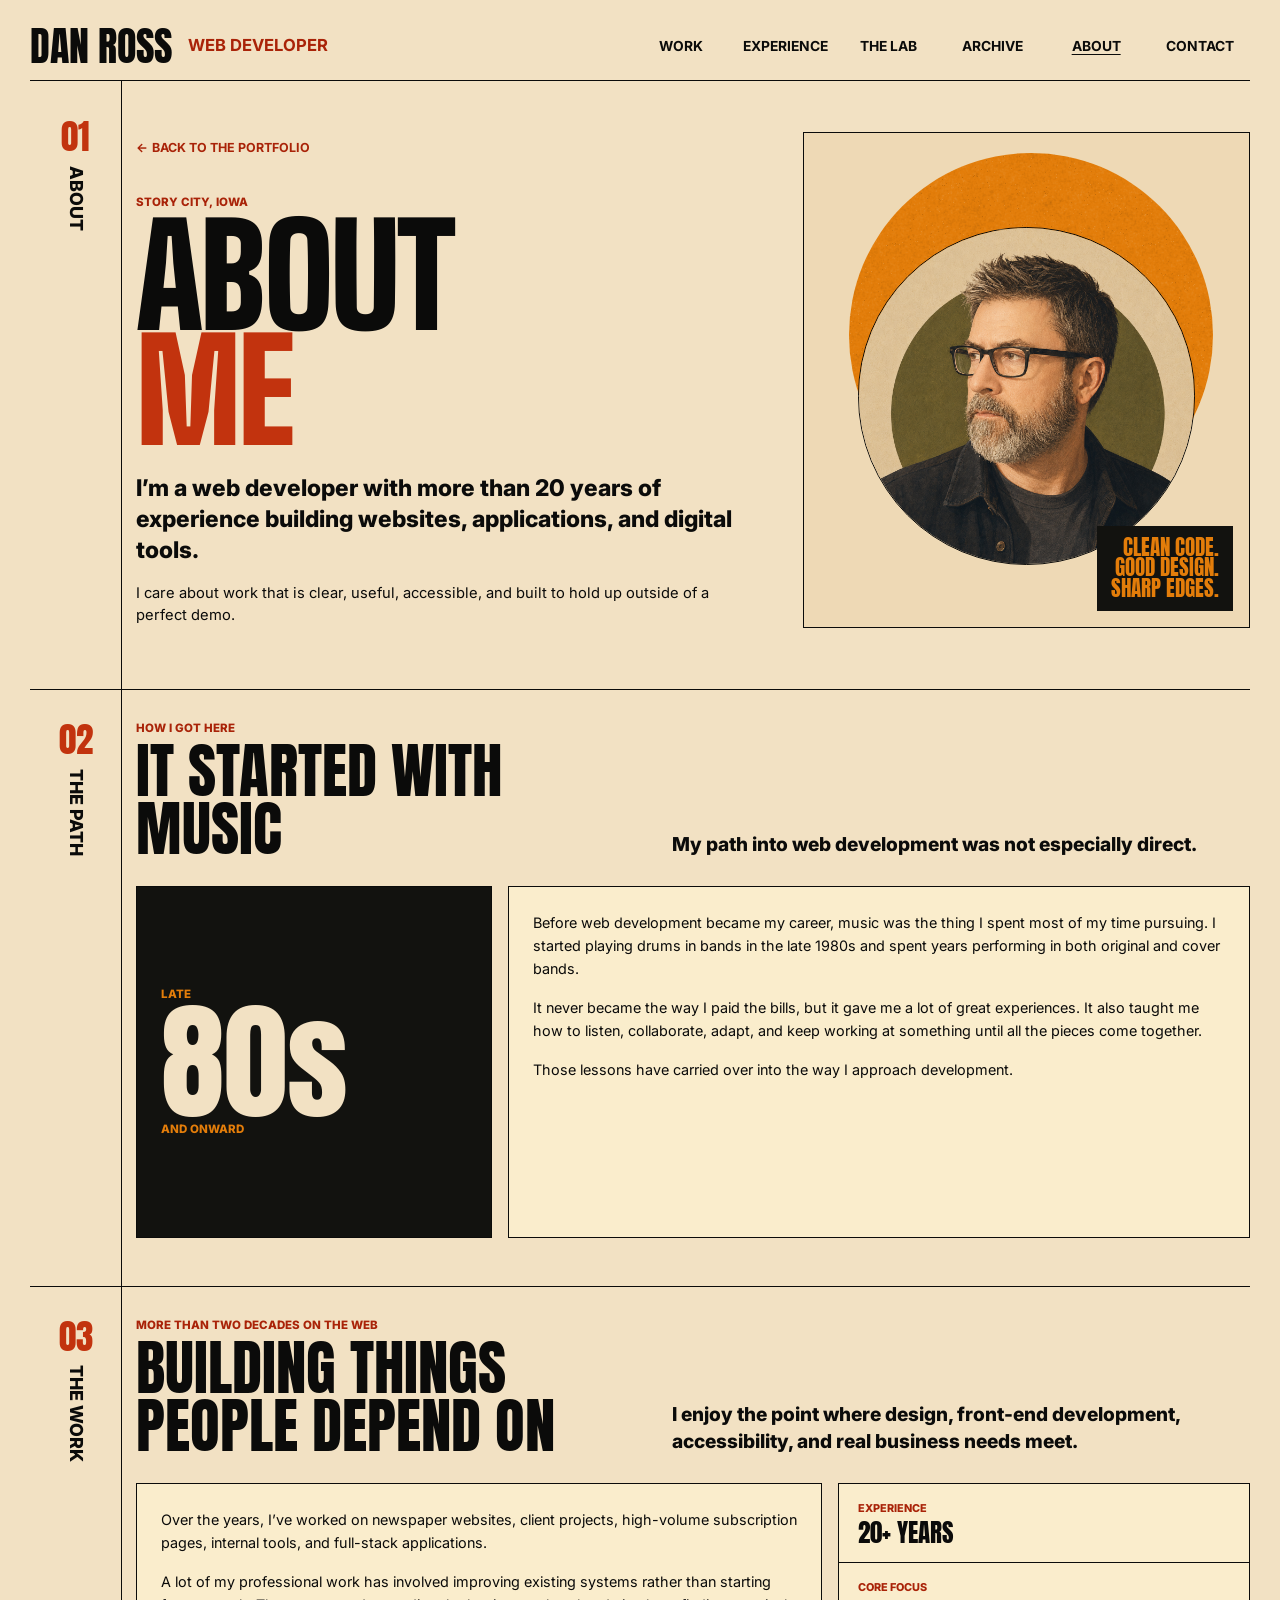
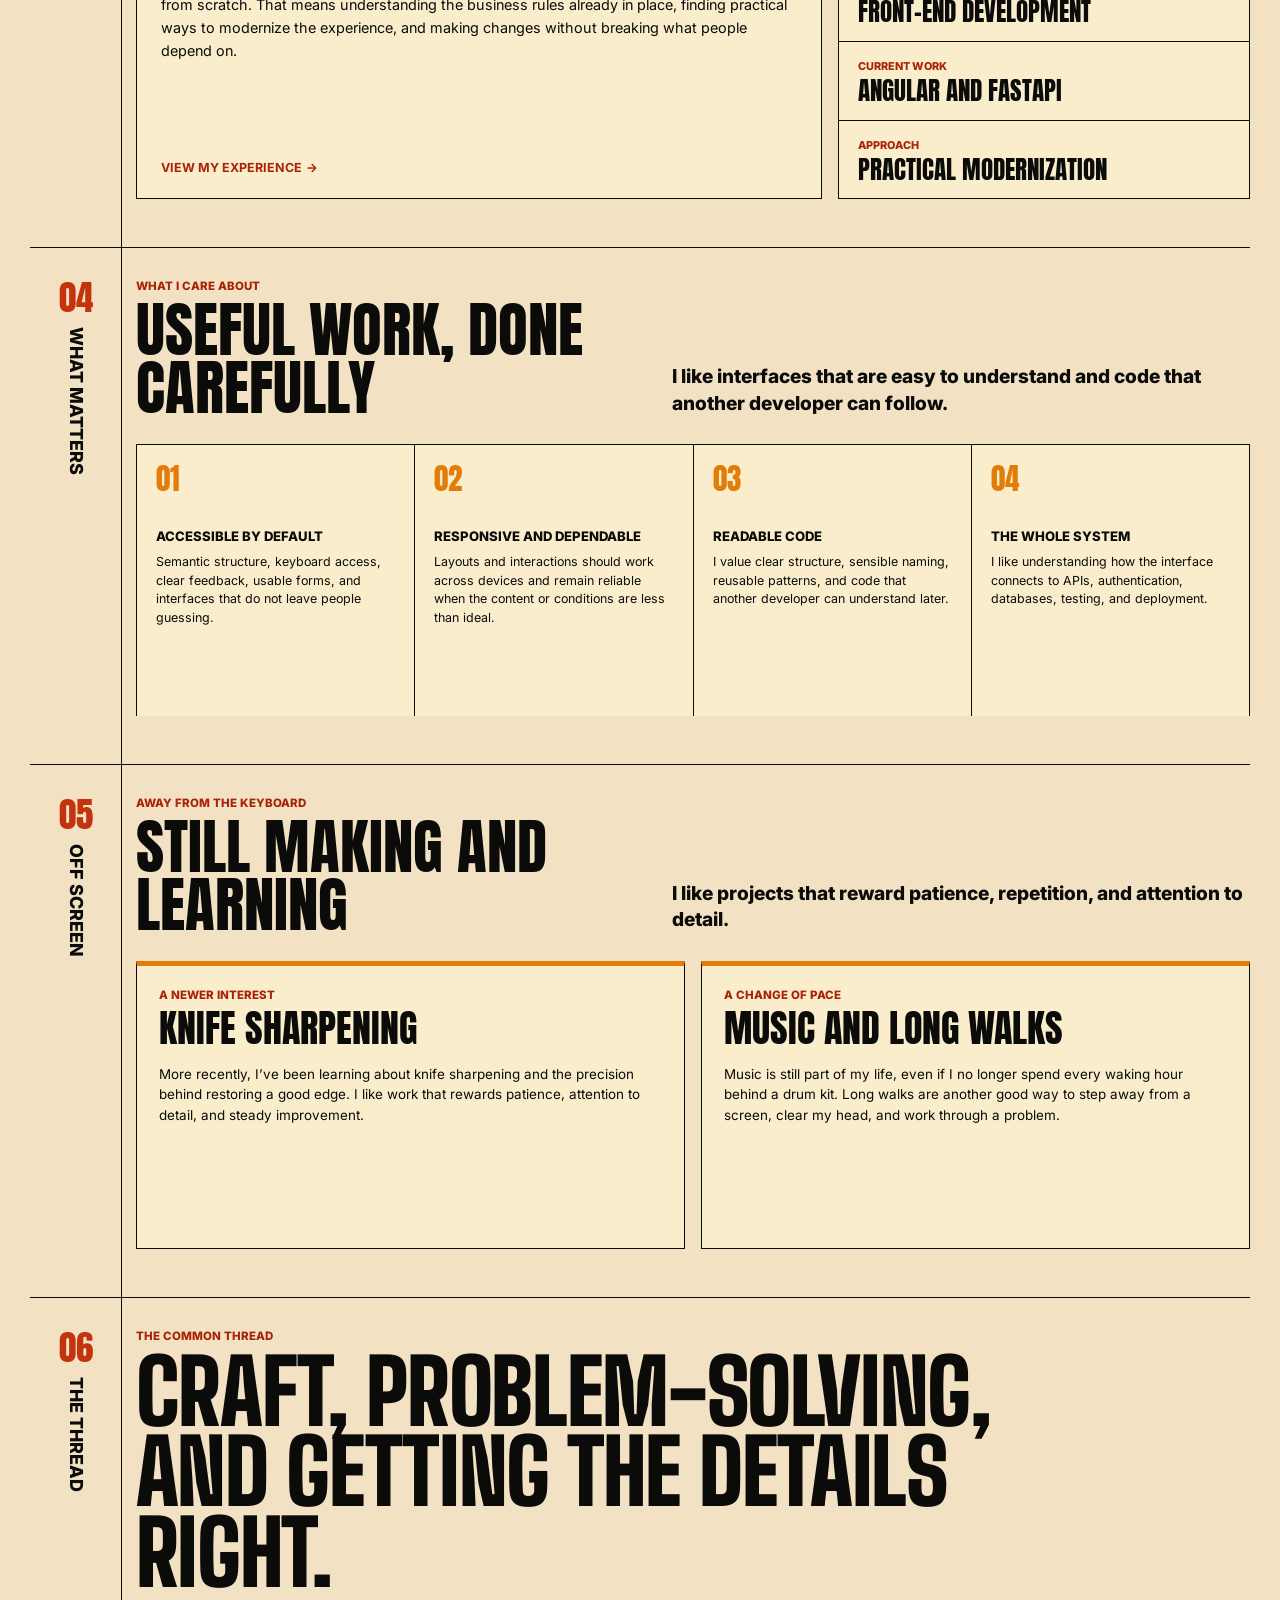
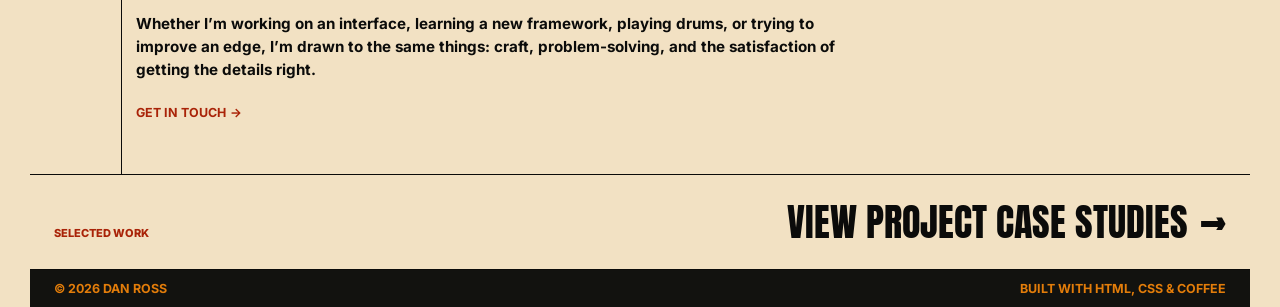
==== about.html @ 6a233521 "feat: add about, experience, and vault pages" ====
<!doctype html>
<html lang="en">
  <head>
    <meta charset="UTF-8" />
    <meta name="viewport" content="width=device-width, initial-scale=1.0" />
    <meta
      name="description"
      content="About Dan Ross, a web developer, longtime drummer, and hands-on problem solver based in Story City, Iowa"
    />
    <title>About | Dan Ross</title>

    <link rel="preconnect" href="https://fonts.googleapis.com" />
    <link rel="preconnect" href="https://fonts.gstatic.com" crossorigin />
    <link
      href="https://fonts.googleapis.com/css2?family=Anton&family=Big+Shoulders+Display:wght@900&family=Inter:wght@400;700;800&display=swap"
      rel="stylesheet"
    />

    <link rel="stylesheet" href="css/reset.css" />
    <link rel="stylesheet" href="css/base.css" />
    <link rel="stylesheet" href="css/layout.css" />
    <link rel="stylesheet" href="css/components.css" />
    <link rel="stylesheet" href="css/theme.css" />
    <link rel="stylesheet" href="css/about.css" />

    <script src="js/main.js" defer></script>
  </head>

  <body id="top" class="about-page">
    <a class="skip-link" href="#main-content">Skip to main content</a>

    <header class="site-header">
      <a class="site-name" href="index.html">Dan Ross</a>
      <p class="site-role">Web Developer</p>

      <button
        class="nav-toggle"
        type="button"
        aria-expanded="false"
        aria-controls="primary-navigation"
        aria-label="Open navigation"
      >
        <span class="nav-toggle-line" aria-hidden="true"></span>
        <span class="nav-toggle-line" aria-hidden="true"></span>
        <span class="nav-toggle-line" aria-hidden="true"></span>
      </button>

      <nav id="primary-navigation" aria-label="Primary navigation">
        <ul class="nav-list">
          <li><a href="index.html#work">Work</a></li>
          <li><a href="experience.html">Experience</a></li>
          <li><a href="index.html#lab">The Lab</a></li>
          <li><a href="vault.html">Archive</a></li>
          <li><a href="about.html" aria-current="page">About</a></li>
          <li><a href="index.html#contact">Contact</a></li>
        </ul>
      </nav>
    </header>

    <main id="main-content">
      <section class="about-hero" aria-labelledby="about-page-heading">
        <div class="section-marker" aria-hidden="true">
          <span class="section-marker-number">01</span>
          <span class="section-marker-label">About</span>
        </div>

        <div class="about-hero-content">
          <div class="about-hero-copy">
            <a class="action-link about-back-link" href="index.html#about">
              <span aria-hidden="true">←</span>
              Back to the portfolio
            </a>

            <p class="about-eyebrow">Story City, Iowa</p>

            <h1 id="about-page-heading">
              <span>About</span>
              <span>Me</span>
            </h1>

            <p class="about-hero-lead">
              I’m a web developer with more than 20 years of experience
              building websites, applications, and digital tools.
            </p>

            <p class="about-hero-summary">
              I care about work that is clear, useful, accessible, and built to
              hold up outside of a perfect demo.
            </p>
          </div>

          <div class="about-hero-visual">
            <div class="about-portrait-frame">
              <img
                src="assets/images/me.png"
                alt="Stylized portrait of Dan Ross"
                width="1536"
                height="1536"
              />
            </div>

            <p aria-hidden="true">
              Clean code.<br />
              Good design.<br />
              Sharp edges.
            </p>
          </div>
        </div>
      </section>

      <section class="about-story" aria-labelledby="story-heading">
        <div class="section-marker" aria-hidden="true">
          <span class="section-marker-number">02</span>
          <span class="section-marker-label">The Path</span>
        </div>

        <div class="about-section-content">
          <div class="about-section-heading">
            <div>
              <p class="about-eyebrow">How I got here</p>
              <h2 id="story-heading">It started with music</h2>
            </div>

            <p class="about-section-lead">
              My path into web development was not especially direct.
            </p>
          </div>

          <div class="about-story-grid">
            <div class="about-story-years" aria-hidden="true">
              <span>Late</span>
              <strong>80s</strong>
              <span>and onward</span>
            </div>

            <div class="about-story-copy">
              <p>
                Before web development became my career, music was the thing I
                spent most of my time pursuing. I started playing drums in
                bands in the late 1980s and spent years performing in both
                original and cover bands.
              </p>

              <p>
                It never became the way I paid the bills, but it gave me a lot
                of great experiences. It also taught me how to listen,
                collaborate, adapt, and keep working at something until all the
                pieces come together.
              </p>

              <p>
                Those lessons have carried over into the way I approach
                development.
              </p>
            </div>
          </div>
        </div>
      </section>

      <section class="about-work" aria-labelledby="work-heading">
        <div class="section-marker" aria-hidden="true">
          <span class="section-marker-number">03</span>
          <span class="section-marker-label">The Work</span>
        </div>

        <div class="about-section-content">
          <div class="about-section-heading">
            <div>
              <p class="about-eyebrow">More than two decades on the web</p>
              <h2 id="work-heading">Building things people depend on</h2>
            </div>

            <p class="about-section-lead">
              I enjoy the point where design, front-end development,
              accessibility, and real business needs meet.
            </p>
          </div>

          <div class="about-work-grid">
            <div class="about-work-copy">
              <p>
                Over the years, I’ve worked on newspaper websites, client
                projects, high-volume subscription pages, internal tools, and
                full-stack applications.
              </p>

              <p>
                A lot of my professional work has involved improving existing
                systems rather than starting from scratch. That means
                understanding the business rules already in place, finding
                practical ways to modernize the experience, and making changes
                without breaking what people depend on.
              </p>

              <a class="action-link" href="experience.html">
                View my experience
                <span aria-hidden="true">→</span>
              </a>
            </div>

            <dl class="about-work-facts">
              <div>
                <dt>Experience</dt>
                <dd>20+ years</dd>
              </div>
              <div>
                <dt>Core focus</dt>
                <dd>Front-end development</dd>
              </div>
              <div>
                <dt>Current work</dt>
                <dd>Angular and FastAPI</dd>
              </div>
              <div>
                <dt>Approach</dt>
                <dd>Practical modernization</dd>
              </div>
            </dl>
          </div>
        </div>
      </section>

      <section class="about-values" aria-labelledby="values-heading">
        <div class="section-marker" aria-hidden="true">
          <span class="section-marker-number">04</span>
          <span class="section-marker-label">What Matters</span>
        </div>

        <div class="about-section-content">
          <div class="about-section-heading">
            <div>
              <p class="about-eyebrow">What I care about</p>
              <h2 id="values-heading">Useful work, done carefully</h2>
            </div>

            <p class="about-section-lead">
              I like interfaces that are easy to understand and code that
              another developer can follow.
            </p>
          </div>

          <div class="about-values-grid">
            <article>
              <span aria-hidden="true">01</span>
              <h3>Accessible by default</h3>
              <p>
                Semantic structure, keyboard access, clear feedback, usable
                forms, and interfaces that do not leave people guessing.
              </p>
            </article>

            <article>
              <span aria-hidden="true">02</span>
              <h3>Responsive and dependable</h3>
              <p>
                Layouts and interactions should work across devices and remain
                reliable when the content or conditions are less than ideal.
              </p>
            </article>

            <article>
              <span aria-hidden="true">03</span>
              <h3>Readable code</h3>
              <p>
                I value clear structure, sensible naming, reusable patterns,
                and code that another developer can understand later.
              </p>
            </article>

            <article>
              <span aria-hidden="true">04</span>
              <h3>The whole system</h3>
              <p>
                I like understanding how the interface connects to APIs,
                authentication, databases, testing, and deployment.
              </p>
            </article>
          </div>
        </div>
      </section>

      <section class="about-offscreen" aria-labelledby="offscreen-heading">
        <div class="section-marker" aria-hidden="true">
          <span class="section-marker-number">05</span>
          <span class="section-marker-label">Off Screen</span>
        </div>

        <div class="about-section-content">
          <div class="about-section-heading">
            <div>
              <p class="about-eyebrow">Away from the keyboard</p>
              <h2 id="offscreen-heading">Still making and learning</h2>
            </div>

            <p class="about-section-lead">
              I like projects that reward patience, repetition, and attention
              to detail.
            </p>
          </div>

          <div class="about-offscreen-grid">
            <article>
              <p class="about-card-label">A newer interest</p>
              <h3>Knife sharpening</h3>
              <p>
                More recently, I’ve been learning about knife sharpening and
                the precision behind restoring a good edge. I like work that
                rewards patience, attention to detail, and steady improvement.
              </p>
            </article>

            <article>
              <p class="about-card-label">A change of pace</p>
              <h3>Music and long walks</h3>
              <p>
                Music is still part of my life, even if I no longer spend every
                waking hour behind a drum kit. Long walks are another good way
                to step away from a screen, clear my head, and work through a
                problem.
              </p>
            </article>
          </div>
        </div>
      </section>

      <section class="about-closing" aria-labelledby="closing-heading">
        <div class="section-marker" aria-hidden="true">
          <span class="section-marker-number">06</span>
          <span class="section-marker-label">The Thread</span>
        </div>

        <div class="about-closing-content">
          <p class="about-eyebrow">The common thread</p>

          <h2 id="closing-heading">
            Craft, problem-solving, and getting the details right.
          </h2>

          <p>
            Whether I’m working on an interface, learning a new framework,
            playing drums, or trying to improve an edge, I’m drawn to the same
            things: craft, problem-solving, and the satisfaction of getting the
            details right.
          </p>

          <a class="action-link" href="index.html#contact">
            Get in touch
            <span aria-hidden="true">→</span>
          </a>
        </div>
      </section>

      <div class="about-page-next">
        <p>Selected work</p>
        <a href="index.html#work">
          View project case studies
          <span aria-hidden="true">→</span>
        </a>
      </div>
    </main>

    <footer class="site-footer">
      <p>&copy; 2026 Dan Ross</p>
      <p>Built with HTML, CSS &amp; Coffee</p>
    </footer>

    <a class="back-to-top" href="#top" aria-label="Back to top">
      <span aria-hidden="true">↑</span>
    </a>
  </body>
</html>
---- css/base.css ----
body {
  background-color: var(--color-background);
  color: var(--color-text);
  font-family: var(--font-body);
  line-height: 1.5;
}

html {
  scroll-behavior: smooth;
}

/* Respect users who prefer reduced motion. */
@media (prefers-reduced-motion: reduce) {
  html {
    scroll-behavior: auto;
  }
}

h1,
h2,
h3 {
  line-height: 1.1;
}

a {
  color: inherit;
  text-underline-offset: 0.2em;
}

:focus-visible {
  outline: 0.2rem solid currentColor;
  outline-offset: 0.2rem;
}

.no-wrap {
  white-space: nowrap;
}
---- css/layout.css ----
.site-header {
  display: grid;
  grid-template-columns: auto auto 1fr;
  align-items: center;
  gap: 0.95rem;
  width: min(calc(100% - 3.8rem), 85.17rem);
  margin-inline: auto;
  padding-block: 1.55rem 0.82rem;
  border-bottom: 1px solid var(--color-text);
}

.site-header nav {
  justify-self: end;
}

.nav-list {
  display: flex;
  align-items: center;
  gap: 0.26rem;
  margin: 0;
  padding: 0;
  list-style: none;
}

.nav-list li {
  width: 6.22rem;
  text-align: center;
}

.hero {
  display: grid;
  grid-template-columns: 5.75rem minmax(0, 1fr);
  align-items: start;
  column-gap: 0.83rem;
  width: min(calc(100% - 3.8rem), 85.17rem);
  margin-inline: auto;
}

.hero-main {
  display: grid;
  grid-template-columns:
    minmax(0, 35.95rem)
    minmax(0, 41.81rem);
  align-items: start;
  column-gap: 0.83rem;
  padding: 2.87rem 0 2.4rem;
}

.projects-section {
  display: grid;
  grid-template-columns: 5.75rem minmax(0, 1fr);
  column-gap: 0.83rem;
  width: min(calc(100% - 3.8rem), 85.17rem);
  margin-inline: auto;
  border-top: 1px solid var(--color-text);
  border-bottom: 1px solid var(--color-text);
}

.projects-content {
  padding-block: 1.5rem;
}

.projects-heading-row {
  display: flex;
  align-items: baseline;
  justify-content: space-between;
  gap: 1rem;
}

.projects-grid {
  display: grid;
  grid-template-columns: repeat(3, minmax(0, 1fr));
  gap: 16px;
  margin-top: 16px;
}

.experience-lab-row {
  display: grid;
  grid-template-columns: minmax(0, 46fr) minmax(0, 54fr);
  width: min(calc(100% - 3.8rem), 85.17rem);
  margin-inline: auto;
  border-bottom: 1px solid var(--color-text);
}

.experience-section {
  display: grid;
  grid-template-columns: 5.75rem minmax(0, 1fr);
  column-gap: 0.83rem;
}

.experience-content {
  display: grid;
  grid-template-columns: minmax(0, 3fr) minmax(0, 2fr);
  column-gap: 2rem;
  padding: 2rem 1.5rem 2rem 0;
}

.experience-lab-row > .page-section + .page-section {
  border-left: 1px solid var(--color-text);
}

.lab-section {
  display: grid;
  grid-template-columns: 5.75rem minmax(0, 1fr);
  column-gap: 0.83rem;
}

.lab-content {
  padding: 2rem 1.5rem 2rem 0;
}

.lab-heading-row {
  display: flex;
  align-items: baseline;
  justify-content: space-between;
  gap: 1rem;
}

.lab-grid {
  display: grid;
  grid-template-columns: repeat(4, minmax(0, 1fr));
  margin: 1rem 0 0;
  padding: 0;
  list-style: none;
}

/* Vault, About, Contact, and footer */
.vault-about-row {
  display: grid;
  grid-template-columns: minmax(0, 46fr) minmax(0, 54fr);
  width: min(calc(100% - 3.8rem), 85.17rem);
  margin-inline: auto;
  border-bottom: 1px solid var(--color-text);
}

.vault-section,
.about-section {
  display: grid;
  grid-template-columns: 5.75rem minmax(0, 1fr);
  column-gap: 0.83rem;
}

.vault-about-row > .page-section + .page-section {
  border-left: 1px solid var(--color-text);
}

.vault-content {
  display: grid;
  grid-template-columns: minmax(0, 1fr) minmax(10rem, 40%);
  gap: 1.25rem;
  min-height: 16.93rem;
  padding: 1rem 0.75rem 1rem 0;
}

.about-content {
  display: grid;
  grid-template-columns: minmax(0, 1fr) minmax(10rem, 44%);
  align-items: center;
  gap: 1rem;
  min-height: 16.93rem;
  padding: 0.75rem 1rem 0.75rem 0;
}

.contact-section {
  width: min(calc(100% - 3.8rem), 85.17rem);
  margin-inline: auto;
  padding: 1rem 1.5rem 0;
}

.contact-grid {
  display: grid;
  grid-template-columns:
    minmax(0, 1.02fr)
    minmax(0, 1.44fr)
    minmax(0, 0.96fr)
    minmax(0, 0.58fr);
  align-items: start;
  min-height: 12.75rem;
}

.contact-cta {
  grid-column: 1;
  padding-top: 0.5rem;
}

.contact-arc {
  grid-column: 2;
}

.contact-details {
  grid-column: 3;
  padding: 0.5rem 1.5rem 0;
  border-left: 1px solid var(--color-text);
}

.contact-tagline {
  grid-column: 4;
  padding: 0.5rem 0 0 1.5rem;
  border-left: 1px solid var(--color-text);
}

.site-footer {
  display: flex;
  align-items: center;
  justify-content: space-between;
  gap: 1rem;
  width: min(calc(100% - 3.8rem), 85.17rem);
  margin-inline: auto;
  padding: 0.75rem 1.5rem;
}

/* Prevent the Experience content from becoming cramped on smaller desktops. */
@media (max-width: 64rem) {
  .experience-content {
    grid-template-columns: 1fr;
    gap: 1.5rem;
  }

  .lab-grid {
    grid-template-columns: repeat(2, minmax(0, 1fr));
  }

  .vault-content {
    grid-template-columns: 1fr;
  }
}

@media (max-width: 56rem) {
  .site-header {
    grid-template-columns: auto minmax(0, 1fr) auto;
    gap: 0.75rem;
    width: calc(100% - 2rem);
    padding-block: 1.25rem 0.9rem;
  }

  .hero {
    grid-template-columns: 1fr;
    row-gap: 2rem;
    width: calc(100% - 2rem);
    padding: 2rem 0 2.5rem;
  }

  .hero-main {
    grid-template-columns: 1fr;
    row-gap: 2rem;
    padding: 0;
  }

  .projects-section {
    grid-template-columns: 1fr;
    width: calc(100% - 2rem);
  }

  .projects-grid {
    grid-template-columns: 1fr;
  }

  .experience-lab-row {
    grid-template-columns: 1fr;
    width: calc(100% - 2rem);
  }

  .experience-section {
    grid-template-columns: 1fr;
  }

  .experience-content {
    grid-template-columns: 1fr;
    padding: 1.5rem 0 2rem;
  }

  .lab-section {
    grid-template-columns: 1fr;
  }

  .lab-content {
    padding: 1.5rem 0 2rem;
  }

  .lab-grid {
    grid-template-columns: repeat(2, minmax(0, 1fr));
  }

  .vault-about-row {
    grid-template-columns: 1fr;
    width: calc(100% - 2rem);
  }

  .vault-section,
  .about-section {
    grid-template-columns: 1fr;
  }

  .vault-content,
  .about-content {
    grid-template-columns: 1fr;
    gap: 1.5rem;
    min-height: 0;
    padding: 1.5rem 0 2rem;
  }

  .vault-about-row > .page-section + .page-section {
    border-top: 1px solid var(--color-text);
    border-left: 0;
  }

  .contact-section {
    width: calc(100% - 2rem);
    padding: 2rem 0 1.5rem;
  }

  .contact-grid {
    grid-template-columns: 1fr;
    align-items: start;
    gap: 1.75rem;
  }

  .contact-cta,
  .contact-arc,
  .contact-details,
  .contact-tagline {
    grid-column: 1;
  }

  .contact-details,
  .contact-tagline {
    padding-inline: 0;
    border-left: 0;
  }

  .site-footer {
    align-items: flex-start;
    flex-direction: column;
    width: calc(100% - 2rem);
  }

  .lab-card:nth-child(2n) {
    border-right: 1px solid var(--color-text);
  }

  .lab-card:nth-last-child(-n + 4) {
    border-bottom: 0;
  }

  .lab-card:nth-last-child(-n + 2) {
    border-bottom: 1px solid var(--color-text);
  }

  .experience-lab-row > .page-section + .page-section {
    border-top: 1px solid var(--color-text);
    border-left: 0;
  }

  .site-role {
    max-width: 8rem;
  }

  .site-header .nav-toggle {
    position: relative;
    z-index: 20;
    display: block;
    justify-self: end;
  }

  .site-header nav {
    position: fixed;
    inset-block: 0;
    right: 0;
    z-index: 10;
    width: min(22rem, 86vw);
    padding: 5.75rem 1.5rem 2rem;
    border-left: 1px solid var(--color-text);
    background-color: var(--color-background);
    transform: translateX(100%);
    transition:
      transform 200ms ease,
      visibility 0s linear 200ms;
    visibility: hidden;
    pointer-events: none;
  }

  .site-header nav.is-open {
    visibility: visible;
    pointer-events: auto;
    transform: translateX(0);
    transition-delay: 0s;
  }

  .nav-list {
    flex-direction: column;
    align-items: stretch;
    gap: 0.25rem;
    padding-block: 1rem 0.5rem;
  }

  .nav-list li {
    width: auto;
    text-align: left;
  }

  .nav-list a {
    padding-block: 0.4rem;
  }
}
---- css/components.css ----
.skip-link {
  position: fixed;
  top: 0.75rem;
  left: 0.75rem;
  z-index: 100;
  padding: 0.75rem 1rem;
  background-color: var(--color-text);
  color: var(--color-background);
  font-weight: 700;
  text-decoration: none;
  transform: translateY(calc(-100% - 1rem));
  transition: transform 150ms ease;
}

.skip-link:focus-visible {
  transform: translateY(0);
}

.site-name {
  font-family: var(--font-heading);
  font-size: 2.505rem;
  font-weight: 400;
  line-height: 1.05;
  text-decoration: none;
  text-transform: uppercase;
}

.site-role {
  color: var(--color-accent-text);
  font-size: 1.0365rem;
  font-weight: 700;
  line-height: 1.05;
  text-transform: uppercase;
}

.nav-list a {
  display: block;
  font-size: 0.864rem;
  font-weight: 700;
  line-height: 1.05;
  text-decoration: none;
  text-transform: uppercase;
}

.nav-list a:hover,
.nav-list a:focus-visible {
  text-decoration: underline;
}

.nav-toggle {
  display: none;
  width: 2.75rem;
  height: 2.75rem;
  padding: 0.5rem;
  border: 0;
  background: transparent;
  cursor: pointer;
}

.nav-toggle-line {
  display: block;
  width: 100%;
  height: 0.16rem;
  background-color: currentColor;
}
.nav-toggle-line + .nav-toggle-line {
  margin-top: 0.35rem;
}

.section-marker {
  align-self: stretch;
  display: flex;
  flex-direction: column;
  align-items: center;
  gap: 0.75rem;
  padding-top: 0.5rem;
  border-right: 1px solid var(--color-text);
}

.hero .section-marker {
  padding-top: 2.87rem;
}

.projects-section .section-marker {
  padding-top: 1.5rem;
}

.experience-section .section-marker,
.lab-section .section-marker {
  padding-top: 2rem;
}

.vault-section .section-marker,
.about-section .section-marker {
  padding-top: 1rem;
}

.section-marker-number {
  color: var(--color-accent);
  font-family: var(--font-heading);
  font-size: 2.16rem;
  line-height: 1;
}

.section-marker-label {
  font-size: 1.12rem;
  font-weight: 800;
  line-height: 1;
  text-transform: uppercase;
  writing-mode: vertical-rl;
}

.hero h1 {
  width: 35.94rem;
  font-family: var(--font-hero);
  font-size: clamp(5rem, 8.333vw, 7.5rem);
  font-weight: 900;
  line-height: 0.883;
  letter-spacing: -0.01em;
  text-transform: uppercase;
}

.hero h1 span {
  display: block;
}

.hero-heading-accent {
  margin-top: 1.25rem;
  color: var(--color-accent);
  line-height: 0.9;
}

.hero-description {
  max-width: 29.37rem;
  margin-top: 1.19rem;
  font-size: 1.123rem;
  font-weight: 700;
  line-height: 1.335;
}

.hero-link {
  display: inline-flex;
  align-items: center;
  gap: 0.5rem;
  margin-top: 1.5rem;
  color: var(--color-accent-text);
  font-size: 1.0365rem;
  font-weight: 700;
  line-height: 1.05;
  text-decoration: none;
  text-transform: uppercase;
}

.hero-link span {
  font-size: inherit;
}

.hero-link:hover,
.hero-link:focus-visible {
  text-decoration: underline;
}

.hero-visual {
  position: relative;
  width: 100%;
  aspect-ratio: 669 / 619;
  margin-top: -0.44rem;
  overflow: hidden;
  background-color: #eed9b5;
}

.hero-visual::before {
  position: absolute;
  top: 1%;
  left: 15%;
  width: 88%;
  aspect-ratio: 1;
  border-radius: 50%;
  background-color: var(--color-accent);
  background-image: url('../assets/textures/print-grain.png');
  background-repeat: repeat;
  background-size: 256px 256px;
  content: '';
}

.hero-image {
  position: absolute;
  right: -15px;
  bottom: 0;
  z-index: 1;
  display: block;
  width: 96%;
  height: 96%;
  object-fit: contain;
  object-position: right bottom;
}

.projects-heading-row h2,
.lab-content h2 {
  font-family: var(--font-heading);
  font-size: 1.555rem;
  font-weight: 400;
  line-height: 1.05;
  text-transform: uppercase;
}

.lab-status {
  color: var(--color-accent-text);
  font-size: 0.69rem;
  font-weight: 800;
  line-height: 1.05;
  text-transform: uppercase;
}

.lab-description {
  max-width: 44rem;
  margin-top: 0.55rem;
  font-size: 0.84rem;
  line-height: 1.45;
}

.projects-archive-link {
  display: inline-flex;
  align-items: center;
  gap: 0.4rem;
  color: var(--color-accent-text);
  font-size: 0.864rem;
  font-weight: 700;
  line-height: 1.05;
  text-decoration: none;
  text-transform: uppercase;
}

.projects-archive-link:hover,
.projects-archive-link:focus-visible {
  text-decoration: underline;
}

.project-card {
  overflow: hidden;
  background-color: var(--color-surface);
}

.project-card-visual {
  position: relative;
  display: grid;
  place-items: center;
  aspect-ratio: 378.67 / 229.42;
  background-color: var(--color-olive);
}

.project-card-visual::before {
  position: absolute;
  inset: 0;
  background-image: url('../assets/textures/print-grain.png');
  background-repeat: repeat;
  background-size: 256px 256px;
  content: '';
  pointer-events: none;
}

.project-laptop {
  display: block;
  width: 80%;
  height: auto;
}

.project-device {
  position: relative;
  z-index: 1;
  width: 80%;
}

.project-device .project-laptop {
  width: 100%;
}

.project-screen {
  position: absolute;
  top: 6.9%;
  left: 12.8%;
  width: 74.4%;
  height: 71.8%;
  object-fit: cover;
}

.project-card-visual--red {
  background-color: var(--color-accent);
}

.project-card-visual--orange {
  background-color: var(--color-orange);
}

.project-card-body {
  padding: 0.85rem 1rem 1rem;
}

.project-card-body h3 {
  font-family: var(--font-heading);
  font-size: 1.38rem;
  font-weight: 400;
  line-height: 1.05;
  text-transform: uppercase;
}

.project-card-body p {
  margin-top: 0.35rem;
  font-size: 0.864rem;
  line-height: 1.1;
}

.action-link {
  display: inline-flex;
  align-items: center;
  gap: 0.35em;
  color: var(--color-accent-text);
  font-size: 0.78rem;
  font-weight: 700;
  line-height: 1.05;
  text-decoration: none;
  text-transform: uppercase;
}

.project-card-cta {
  margin-top: 0.7rem;
}

.experience-summary {
  display: flex;
  flex-direction: column;
  padding-bottom: 1rem;
}

.experience-link {
  width: max-content;
  margin-top: auto;
}

.action-link:hover,
.action-link:focus-visible {
  text-decoration: underline;
}

.experience-intro {
  max-width: 19rem;
  font-family: var(--font-heading);
  font-size: clamp(2rem, 3vw, 2.68rem);
  line-height: 1;
  text-transform: uppercase;
}

.experience-description {
  max-width: 22.46rem;
  margin-top: 1.44rem;
  font-size: 0.864rem;
  line-height: 1.35;
}

.experience-list {
  margin: 0;
  padding: 0;
  list-style: none;
}

.experience-item {
  padding-block: 1rem;
  border-bottom: 1px solid var(--color-text);
}

.experience-item-heading h3 {
  color: var(--color-accent-text);
  font-size: 0.864rem;
  font-weight: 700;
  line-height: 1.05;
  text-transform: uppercase;
}

.experience-item-heading p {
  margin-top: 0.44rem;
  font-size: 0.78rem;
  line-height: 1.4;
}

.experience-dates {
  font-size: 0.78rem;
  line-height: 1.4;
  white-space: nowrap;
}

.lab-card {
  display: flex;
  flex-direction: column;
  align-items: center;
  justify-content: center;
  min-height: 8.03rem;
  padding: 1rem 0.7rem;
  background-color: var(--color-surface);
  border-top: 1px solid var(--color-text);
  border-left: 1px solid var(--color-text);
  text-align: center;
}

.lab-card-icon {
  display: grid;
  place-items: center;
  width: 3.75rem;
  height: 3.75rem;
  margin-bottom: 0.8rem;
  flex-shrink: 0;
}

.lab-card-icon svg {
  display: block;
  width: 100%;
  height: 100%;
}

.lab-card h3 {
  font-size: 0.78rem;
  font-weight: 700;
  line-height: 1.05;
  text-transform: uppercase;
}

.lab-card p {
  margin-top: 0.45rem;
  font-size: 0.69rem;
  font-weight: 700;
  line-height: 1.05;
  text-transform: uppercase;
}

.lab-card:nth-child(4n) {
  border-right: 1px solid var(--color-text);
}

.lab-card:nth-last-child(-n + 4) {
  border-bottom: 1px solid var(--color-text);
}

/* Vault and About */
.vault-copy,
.about-copy {
  display: flex;
  flex-direction: column;
  align-items: flex-start;
}

.vault-copy {
  padding-block: 0.75rem 1rem;
}

.vault-intro,
.about-intro {
  font-family: var(--font-heading);
  font-weight: 400;
  line-height: 1.05;
  text-transform: uppercase;
}

.vault-intro {
  font-size: clamp(2rem, 2.7vw, 2.42rem);
}

.about-intro {
  font-size: clamp(1.85rem, 2.4vw, 2.16rem);
}

.vault-link {
  margin-top: auto;
}

.about-description {
  max-width: 21.6rem;
  margin-top: 0.55rem;
  font-size: 0.78rem;
  line-height: 1.35;
}

.about-link {
  margin-top: 1.75rem;
}

.vault-media {
  position: relative;
  min-height: 13.13rem;
  overflow: hidden;
}

.vault-image {
  position: absolute;
  inset: 0;
  display: block;
  width: 100%;
  height: 100%;
  object-fit: contain;
  object-position: center;
}

.about-portrait {
  align-self: center;
  display: block;
  width: 100%;
  height: auto;
  aspect-ratio: 1 / 1;
  object-fit: cover;
  border-radius: 50%;
}

/* Contact and footer */
.contact-cta h2 {
  font-family: var(--font-heading);
  font-size: 2.9368rem;
  font-weight: 400;
  line-height: 1.043;
  text-transform: uppercase;
}

.contact-cta h2 span {
  display: block;
}

.contact-cta h2 span:last-child {
  color: var(--color-accent);
}

.contact-link {
  margin-top: 1rem;
}

.contact-arc {
  align-self: end;
  justify-self: center;
  display: block;
  width: 100%;
  height: 12.75rem;
  object-fit: contain;
  object-position: center bottom;
  margin: 0;
  transform: none;
}

.contact-details {
  font-style: normal;
}

.contact-details ul {
  margin: 0;
  padding: 0;
  list-style: none;
}

.contact-details li {
  display: grid;
  grid-template-columns: 0.7rem minmax(0, 1fr);
  align-items: center;
  gap: 0.65rem;
  font-size: 0.864rem;
  line-height: 1.2;
}

.contact-details li + li {
  margin-top: 0.75rem;
}

.contact-detail-mark {
  width: 0.55rem;
  height: 0.55rem;
  border: 2px solid var(--color-accent);
  border-radius: 50%;
}

.contact-details a {
  width: max-content;
  max-width: 100%;
  color: inherit;
  overflow-wrap: anywhere;
  text-decoration: none;
}

.contact-details a:hover,
.contact-details a:focus-visible {
  text-decoration: underline;
}

.contact-tagline {
  font-family: var(--font-heading);
  font-size: 1.64rem;
  line-height: 1;
  text-transform: uppercase;
}

.site-footer {
  position: relative;
  z-index: 1;
  background-color: var(--color-dark-surface);
  color: var(--color-orange);
  font-size: 0.78rem;
  font-weight: 700;
  line-height: 1.05;
  text-transform: uppercase;
}

.back-to-top {
  position: fixed;
  right: 1.5rem;
  bottom: 1.5rem;
  z-index: 10;
  display: grid;
  width: 3rem;
  height: 3rem;
  place-items: center;
  border: 1px solid var(--color-text);
  background-color: var(--color-surface);
  color: var(--color-text);
  font-size: 1.5rem;
  text-decoration: none;
  opacity: 0;
  visibility: hidden;
  transform: translateY(0.5rem);
  transition:
    opacity 180ms ease,
    transform 180ms ease,
    visibility 180ms ease;
  pointer-events: none;
}

.back-to-top.is-visible {
  opacity: 1;
  visibility: visible;
  transform: translateY(0);
  pointer-events: auto;
}

/* Update Lab borders when the grid changes from four to two columns. */
@media (max-width: 64rem) {
  .lab-card:nth-child(4n) {
    border-right: 0;
  }

  .lab-card:nth-child(2n) {
    border-right: 1px solid var(--color-text);
  }

  .lab-card:nth-last-child(-n + 4) {
    border-bottom: 0;
  }

  .lab-card:nth-last-child(-n + 2) {
    border-bottom: 1px solid var(--color-text);
  }
}

@media (max-width: 56rem) {
  .hero h1 {
    width: auto;
    font-size: clamp(3.25rem, 16vw, 5rem);
  }

  .section-marker {
    width: max-content;
    flex-direction: row;
    align-items: baseline;
    gap: 0.5rem;
    padding-top: 0.75rem;
    padding-bottom: 0.3rem;
    border-right: 0;
    border-bottom: 1px solid var(--color-accent);
  }

  .hero .section-marker {
    padding-top: 2.87rem;
  }

  .vault-section .section-marker,
  .about-section .section-marker {
    padding-top: 0.75rem;
  }

  .vault-copy,
  .about-copy {
    padding-block: 0;
  }

  .vault-link,
  .about-link {
    margin-top: 1.5rem;
  }

  .vault-media {
    min-height: 15rem;
  }

  .about-portrait-placeholder {
    justify-self: center;
    width: min(18rem, 100%);
  }

  .contact-cta h2 {
    font-size: clamp(2.5rem, 13vw, 3.8rem);
  }

  .contact-tagline {
    font-size: 2rem;
  }

  .contact-arc {
    height: auto;
  }

  .section-marker-number {
    font-size: 1.65rem;
  }

  .section-marker-label {
    font-size: 1rem;
    writing-mode: horizontal-tb;
  }
}
---- css/theme.css ----
:root {
  /* Core colors from the portfolio design */
  --color-background: #f2e1c3;
  --color-surface: #faedcc;
  --color-text: #0b0b0a;
  --color-dark-surface: #12120f;
  --color-accent: #c2330e;
  --color-accent-text: #a92308;
  --color-orange: #e37d0a;
  --color-olive: #474f1f;

  /* Typography */
  --font-heading: 'Anton', sans-serif;
  --font-hero: 'Big Shoulders Display', 'Arial Narrow', sans-serif;
  --font-body: 'Inter', system-ui, sans-serif;
}
---- css/about.css ----
.nav-list a[aria-current='page'] {
  text-decoration: underline;
}

.about-hero,
.about-story,
.about-work,
.about-values,
.about-offscreen,
.about-closing {
  display: grid;
  grid-template-columns: 5.75rem minmax(0, 1fr);
  column-gap: 0.83rem;
  width: min(calc(100% - 3.8rem), 85.17rem);
  margin-inline: auto;
  border-bottom: 1px solid var(--color-text);
}

.about-hero .section-marker {
  padding-top: 2.4rem;
}

.about-story .section-marker,
.about-work .section-marker,
.about-values .section-marker,
.about-offscreen .section-marker,
.about-closing .section-marker {
  padding-top: 2rem;
}

.about-hero-content {
  display: grid;
  grid-template-columns: minmax(0, 1.15fr) minmax(22rem, 0.85fr);
  gap: clamp(2rem, 5vw, 6rem);
  align-items: center;
  min-height: 38rem;
  padding: 2.4rem 0 3rem;
}

.about-back-link {
  margin-bottom: 2.6rem;
}

.about-eyebrow,
.about-card-label {
  color: var(--color-accent-text);
  font-size: 0.72rem;
  font-weight: 800;
  line-height: 1.15;
  text-transform: uppercase;
}

.about-hero h1 {
  margin-top: 0.55rem;
  font-family: var(--font-hero);
  font-size: clamp(6rem, 11vw, 10rem);
  font-weight: 900;
  line-height: 0.82;
  letter-spacing: -0.02em;
  text-transform: uppercase;
}

.about-hero h1 span {
  display: block;
}

.about-hero h1 span:last-child {
  color: var(--color-accent);
}

.about-hero-lead {
  max-width: 42rem;
  margin-top: 1.5rem;
  font-size: clamp(1.15rem, 1.8vw, 1.6rem);
  font-weight: 800;
  line-height: 1.35;
}

.about-hero-summary {
  max-width: 39rem;
  margin-top: 1rem;
  font-size: 0.92rem;
  line-height: 1.5;
}

.about-hero-visual {
  position: relative;
  display: grid;
  place-items: center;
  min-height: 31rem;
  overflow: hidden;
  background-color: #eed9b5;
  border: 1px solid var(--color-text);
}

.about-hero-visual::before {
  position: absolute;
  top: 4%;
  left: 10%;
  width: 82%;
  aspect-ratio: 1;
  border-radius: 50%;
  background-color: var(--color-orange);
  background-image: url('../assets/textures/print-grain.png');
  background-repeat: repeat;
  background-size: 256px 256px;
  content: '';
}

.about-portrait-frame {
  position: relative;
  z-index: 1;
  width: min(76%, 23rem);
  margin-top: 2rem;
}

.about-portrait-frame img {
  display: block;
  width: 100%;
  height: auto;
  aspect-ratio: 1;
  object-fit: cover;
  border: 1px solid var(--color-text);
  border-radius: 50%;
}

.about-hero-visual > p {
  position: absolute;
  right: 1rem;
  bottom: 1rem;
  z-index: 2;
  padding: 0.7rem 0.85rem;
  background-color: var(--color-dark-surface);
  color: var(--color-orange);
  font-family: var(--font-heading);
  font-size: 1.3rem;
  line-height: 1;
  text-align: right;
  text-transform: uppercase;
}

.about-section-content {
  padding: 2rem 0 3rem;
}

.about-section-heading {
  display: grid;
  grid-template-columns: minmax(0, 0.9fr) minmax(18rem, 1.1fr);
  gap: clamp(2rem, 5vw, 6rem);
  align-items: end;
  padding-bottom: 1.75rem;
}

.about-section-heading h2 {
  margin-top: 0.45rem;
  font-family: var(--font-heading);
  font-size: clamp(2.5rem, 4.8vw, 4.6rem);
  font-weight: 400;
  line-height: 0.94;
  text-transform: uppercase;
}

.about-section-lead {
  max-width: 41rem;
  font-size: clamp(1rem, 1.5vw, 1.35rem);
  font-weight: 800;
  line-height: 1.4;
}

.about-story-grid {
  display: grid;
  grid-template-columns: minmax(14rem, 0.65fr) minmax(0, 1.35fr);
  gap: 1rem;
}

.about-story-years {
  display: flex;
  flex-direction: column;
  justify-content: center;
  min-height: 22rem;
  padding: 1.5rem;
  background-color: var(--color-dark-surface);
  color: var(--color-background);
  border: 1px solid var(--color-text);
}

.about-story-years span {
  color: var(--color-orange);
  font-size: 0.72rem;
  font-weight: 800;
  text-transform: uppercase;
}

.about-story-years strong {
  margin-block: 0.25rem;
  font-family: var(--font-heading);
  font-size: clamp(5.5rem, 10vw, 9rem);
  font-weight: 400;
  line-height: 0.86;
}

.about-story-copy,
.about-work-copy {
  padding: 1.5rem;
  background-color: var(--color-surface);
  border: 1px solid var(--color-text);
}

.about-story-copy p,
.about-work-copy p {
  font-size: 0.9rem;
  line-height: 1.6;
}

.about-story-copy p + p,
.about-work-copy p + p {
  margin-top: 1rem;
}

.about-work-grid {
  display: grid;
  grid-template-columns: minmax(0, 1.25fr) minmax(18rem, 0.75fr);
  gap: 1rem;
}

.about-work-copy {
  display: flex;
  flex-direction: column;
}

.about-work-copy .action-link {
  margin-top: auto;
  padding-top: 1.5rem;
}

.about-work-facts {
  margin: 0;
  background-color: var(--color-surface);
  border: 1px solid var(--color-text);
}

.about-work-facts div {
  padding: 1rem 1.2rem;
}

.about-work-facts div + div {
  border-top: 1px solid var(--color-text);
}

.about-work-facts dt {
  color: var(--color-accent-text);
  font-size: 0.68rem;
  font-weight: 800;
  text-transform: uppercase;
}

.about-work-facts dd {
  margin: 0.3rem 0 0;
  font-family: var(--font-heading);
  font-size: 1.55rem;
  line-height: 1;
  text-transform: uppercase;
}

.about-values-grid {
  display: grid;
  grid-template-columns: repeat(4, minmax(0, 1fr));
}

.about-values-grid article {
  min-height: 17rem;
  padding: 1.2rem;
  background-color: var(--color-surface);
  border-top: 1px solid var(--color-text);
  border-left: 1px solid var(--color-text);
}

.about-values-grid article:last-child {
  border-right: 1px solid var(--color-text);
}

.about-values-grid > article > span {
  color: var(--color-orange);
  font-family: var(--font-heading);
  font-size: 1.8rem;
  line-height: 1;
}

.about-values-grid h3 {
  margin-top: 2rem;
  font-size: 0.82rem;
  font-weight: 800;
  line-height: 1.2;
  text-transform: uppercase;
}

.about-values-grid p {
  margin-top: 0.55rem;
  font-size: 0.78rem;
  line-height: 1.48;
}

.about-offscreen-grid {
  display: grid;
  grid-template-columns: repeat(2, minmax(0, 1fr));
  gap: 1rem;
}

.about-offscreen-grid article {
  min-height: 18rem;
  padding: 1.4rem;
  background-color: var(--color-surface);
  border-top: 0.35rem solid var(--color-orange);
  border-right: 1px solid var(--color-text);
  border-bottom: 1px solid var(--color-text);
  border-left: 1px solid var(--color-text);
}

.about-offscreen-grid h3 {
  margin-top: 0.45rem;
  font-family: var(--font-heading);
  font-size: clamp(1.8rem, 3vw, 2.7rem);
  font-weight: 400;
  line-height: 1;
  text-transform: uppercase;
}

.about-offscreen-grid p:last-child {
  margin-top: 1rem;
  font-size: 0.84rem;
  line-height: 1.55;
}

.about-closing-content {
  max-width: 66rem;
  padding: 2rem 0 3.2rem;
}

.about-closing-content h2 {
  max-width: 62rem;
  margin-top: 0.5rem;
  font-family: var(--font-hero);
  font-size: clamp(3.6rem, 7vw, 6.7rem);
  font-weight: 900;
  line-height: 0.9;
  letter-spacing: -0.015em;
  text-transform: uppercase;
}

.about-closing-content > p:not(.about-eyebrow) {
  max-width: 46rem;
  margin-top: 1.25rem;
  font-size: 0.95rem;
  font-weight: 700;
  line-height: 1.5;
}

.about-closing-content .action-link {
  margin-top: 1.5rem;
}

.about-page-next {
  display: flex;
  align-items: flex-end;
  justify-content: space-between;
  gap: 2rem;
  width: min(calc(100% - 3.8rem), 85.17rem);
  margin-inline: auto;
  padding: 1.75rem 1.5rem;
  border-bottom: 1px solid var(--color-text);
}

.about-page-next p {
  color: var(--color-accent-text);
  font-size: 0.69rem;
  font-weight: 800;
  text-transform: uppercase;
}

.about-page-next a {
  display: inline-flex;
  align-items: center;
  gap: 0.75rem;
  font-family: var(--font-heading);
  font-size: clamp(1.5rem, 3vw, 2.6rem);
  line-height: 1;
  text-align: right;
  text-decoration: none;
  text-transform: uppercase;
}

.about-page-next a:hover,
.about-page-next a:focus-visible {
  text-decoration: underline;
}

@media (max-width: 64rem) {
  .about-hero-content {
    grid-template-columns: minmax(0, 1fr) minmax(18rem, 0.7fr);
  }

  .about-section-heading {
    grid-template-columns: 1fr;
    gap: 1rem;
  }

  .about-values-grid {
    grid-template-columns: repeat(2, minmax(0, 1fr));
  }

  .about-values-grid article:nth-child(2) {
    border-right: 1px solid var(--color-text);
  }

  .about-values-grid article:nth-child(n + 3) {
    border-top: 0;
  }
}

@media (max-width: 56rem) {
  .about-hero,
  .about-story,
  .about-work,
  .about-values,
  .about-offscreen,
  .about-closing {
    grid-template-columns: 1fr;
    width: calc(100% - 2rem);
  }

  .about-hero .section-marker,
  .about-story .section-marker,
  .about-work .section-marker,
  .about-values .section-marker,
  .about-offscreen .section-marker,
  .about-closing .section-marker {
    flex-direction: row;
    justify-content: flex-start;
    gap: 0.65rem;
    width: max-content;
    padding: 0.75rem 0 0.3rem;
    border-right: 0;
    border-bottom: 1px solid var(--color-accent);
  }

  .about-hero .section-marker-label,
  .about-story .section-marker-label,
  .about-work .section-marker-label,
  .about-values .section-marker-label,
  .about-offscreen .section-marker-label,
  .about-closing .section-marker-label {
    writing-mode: horizontal-tb;
  }

  .about-hero-content {
    grid-template-columns: 1fr;
    min-height: 0;
    padding: 1rem 0 2.5rem;
  }

  .about-hero-visual {
    min-height: 27rem;
  }

  .about-section-content,
  .about-closing-content {
    padding: 1rem 0 2.5rem;
  }

  .about-story-grid,
  .about-work-grid,
  .about-offscreen-grid,
  .about-values-grid {
    grid-template-columns: 1fr;
  }

  .about-story-years,
  .about-offscreen-grid article,
  .about-values-grid article {
    min-height: 0;
  }

  .about-values-grid article,
  .about-values-grid article:nth-child(2),
  .about-values-grid article:nth-child(n + 3) {
    border-top: 0;
    border-right: 1px solid var(--color-text);
  }

  .about-values-grid article:first-child {
    border-top: 1px solid var(--color-text);
  }

  .about-values-grid h3 {
    margin-top: 0.85rem;
  }

  .about-page-next {
    align-items: flex-start;
    flex-direction: column;
    width: calc(100% - 2rem);
    padding-inline: 0;
  }

  .about-page-next a {
    text-align: left;
  }
}

@media (max-width: 36rem) {
  .about-hero h1 {
    font-size: clamp(5rem, 25vw, 7rem);
  }

  .about-hero-visual {
    min-height: 23rem;
  }

  .about-hero-visual > p {
    font-size: 1.05rem;
  }

  .about-story-years strong {
    font-size: 5.5rem;
  }
}
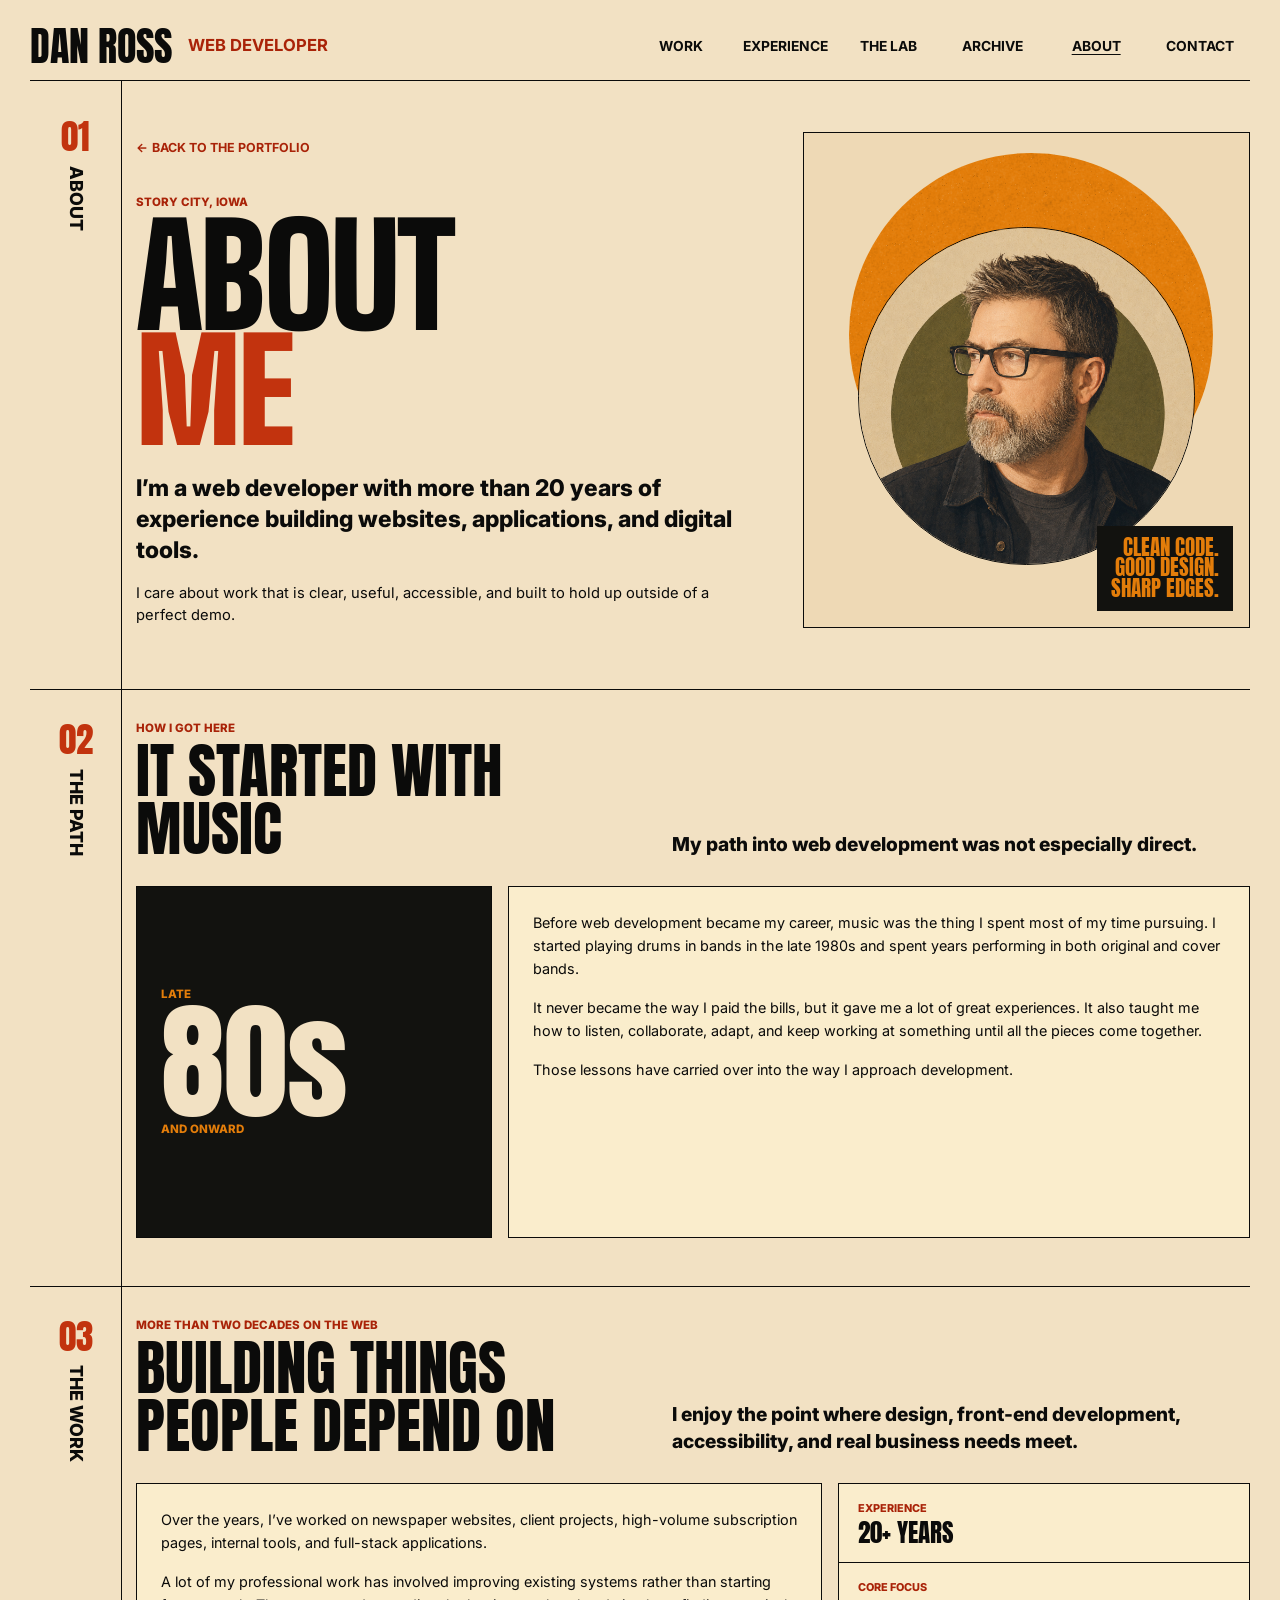
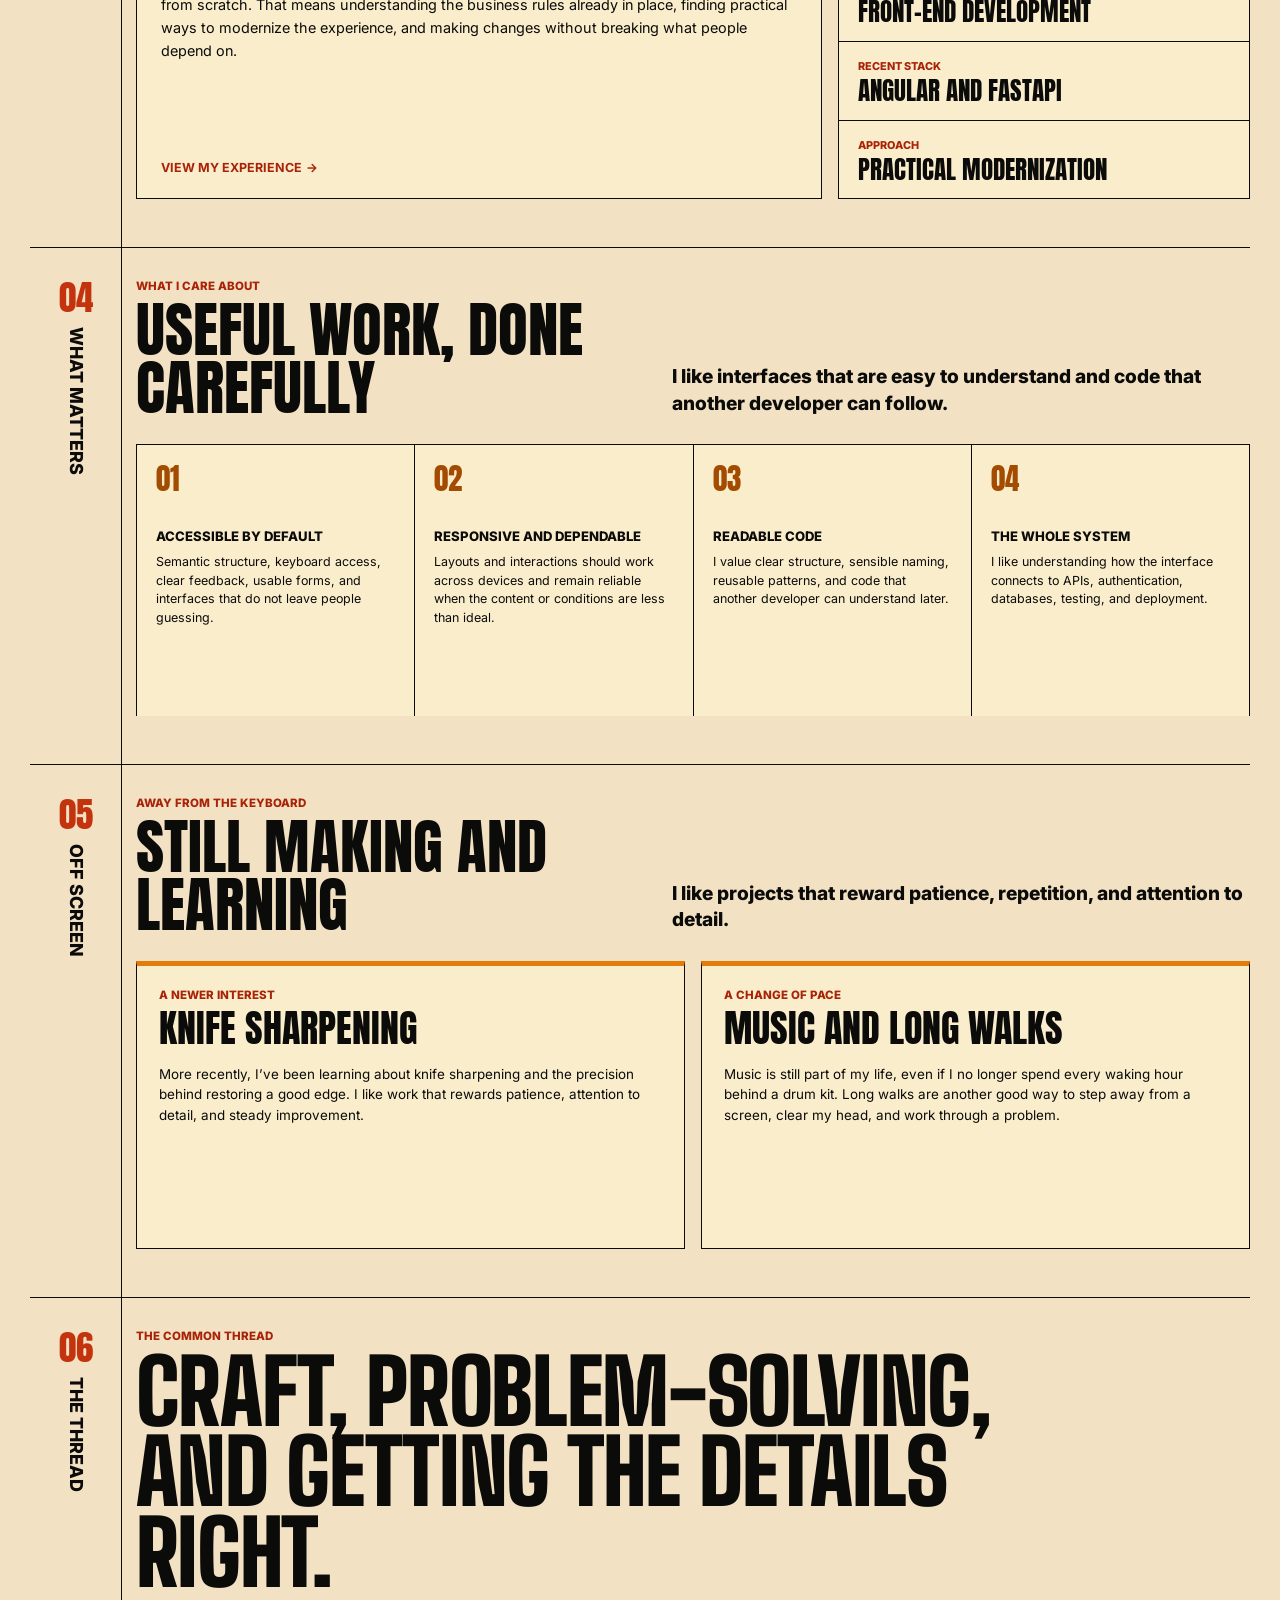
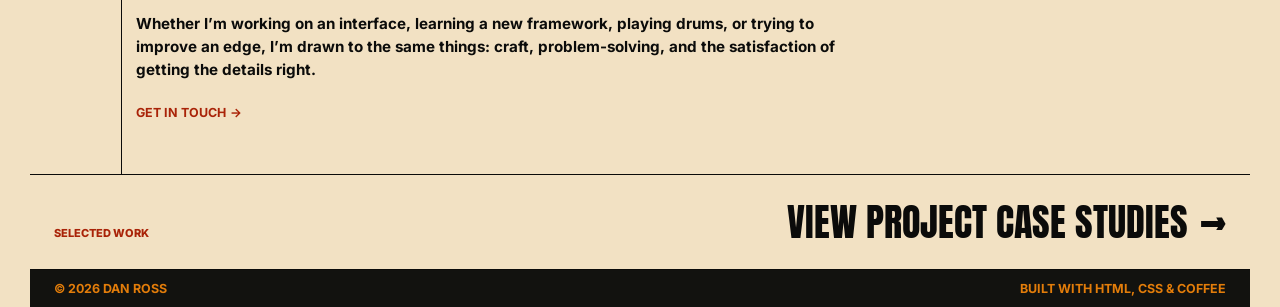
==== commit c86750b2: "fix: improve accessibility and portfolio polish" ====
--- a/about.html
+++ b/about.html
@@ -208,7 +208,7 @@
                 <dd>Front-end development</dd>
               </div>
               <div>
-                <dt>Current work</dt>
+                <dt>Recent Stack</dt>
                 <dd>Angular and FastAPI</dd>
               </div>
               <div>
--- a/css/components.css
+++ b/css/components.css
@@ -564,12 +564,6 @@
   margin-top: 0.75rem;
 }
 
-.contact-detail-mark {
-  width: 0.55rem;
-  height: 0.55rem;
-  border: 2px solid var(--color-accent);
-  border-radius: 50%;
-}
 
 .contact-details a {
   width: max-content;
@@ -692,7 +686,7 @@
     min-height: 15rem;
   }
 
-  .about-portrait-placeholder {
+  .about-portrait {
     justify-self: center;
     width: min(18rem, 100%);
   }
--- a/css/theme.css
+++ b/css/theme.css
@@ -7,6 +7,7 @@
   --color-accent: #c2330e;
   --color-accent-text: #a92308;
   --color-orange: #e37d0a;
+  --color-orange-text: #a34b00;
   --color-olive: #474f1f;
 
   /* Typography */
--- a/css/about.css
+++ b/css/about.css
@@ -280,7 +280,7 @@
 }
 
 .about-values-grid > article > span {
-  color: var(--color-orange);
+  color: var(--color-orange-text);
   font-family: var(--font-heading);
   font-size: 1.8rem;
   line-height: 1;
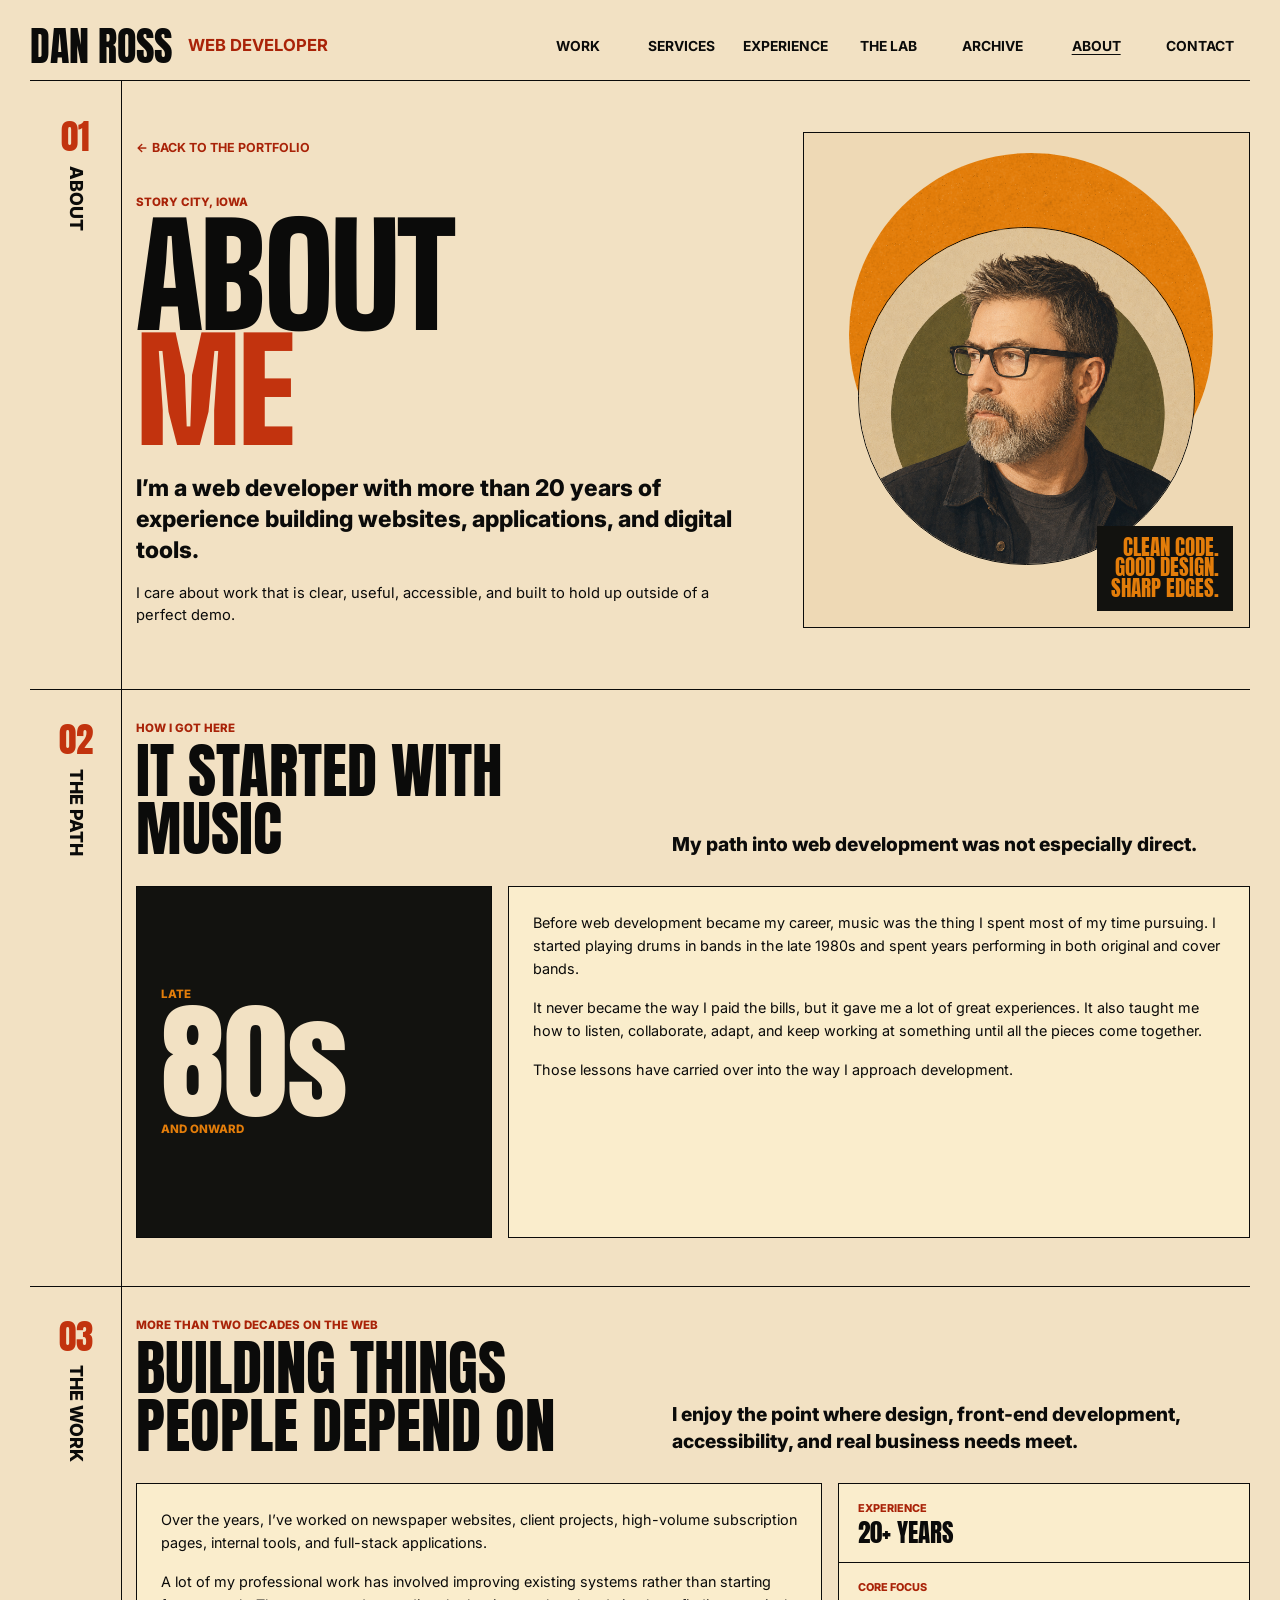
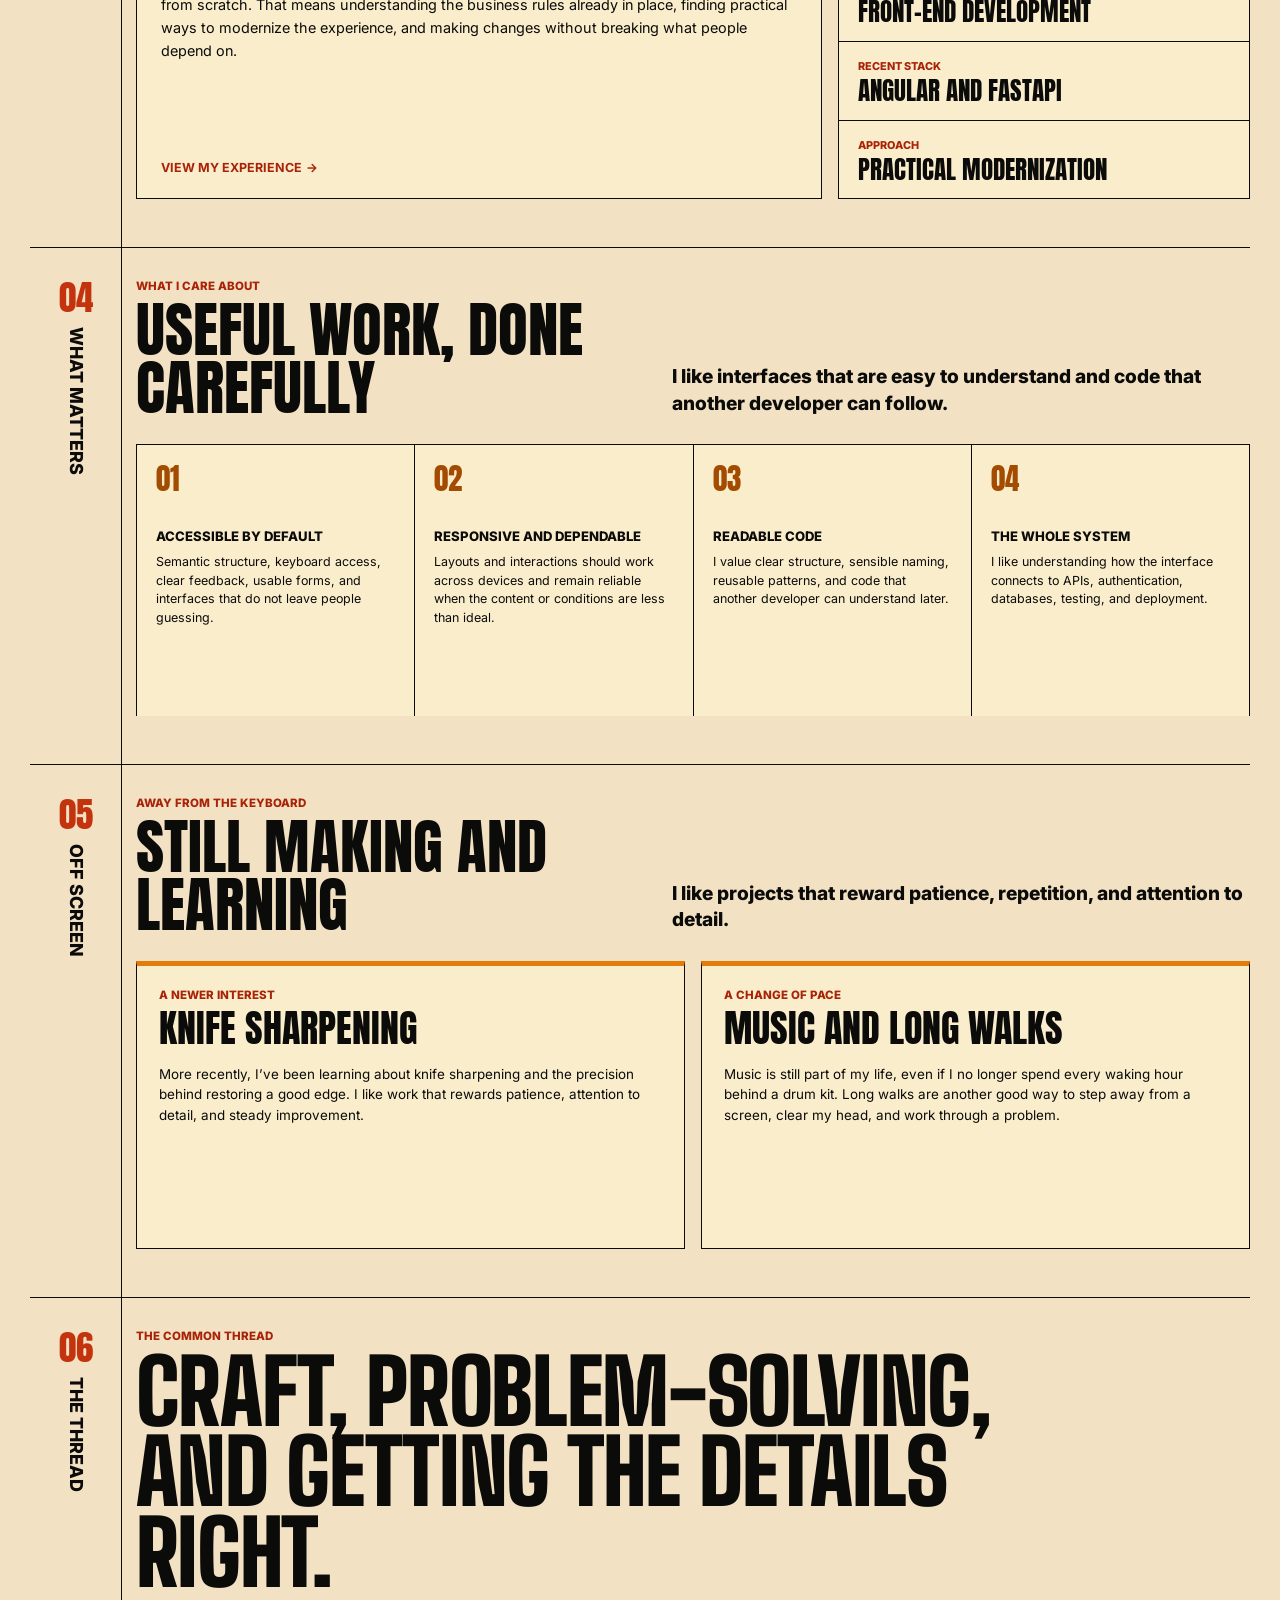
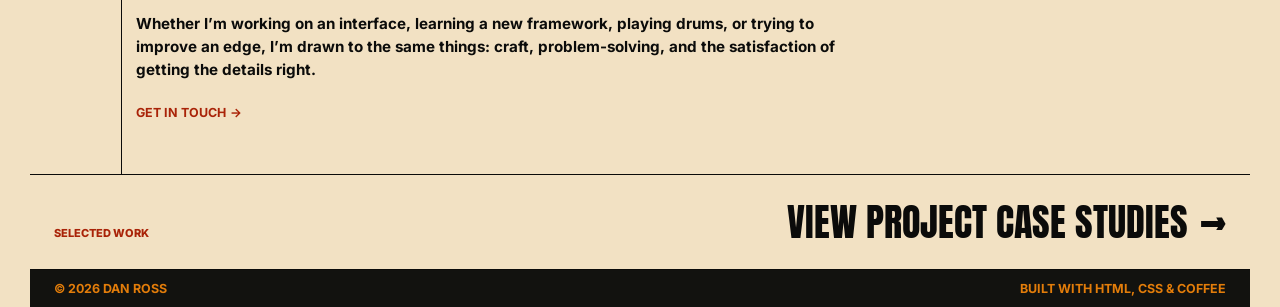
==== commit 311460eb: "Add social metadata and services navigation to about.html" ====
--- a/about.html
+++ b/about.html
@@ -7,7 +7,14 @@
       name="description"
       content="About Dan Ross, a web developer, longtime drummer, and hands-on problem solver based in Story City, Iowa"
     />
-    <title>About | Dan Ross</title>
+    <title>About Dan Ross | Central Iowa Web Developer</title>
+    <link rel="canonical" href="https://dan-ross.dev/about.html" />
+    <meta property="og:type" content="article" />
+    <meta property="og:title" content="About Dan Ross | Central Iowa Web Developer" />
+    <meta property="og:description" content="About Dan Ross, a web developer, longtime drummer, and hands-on problem solver based in Story City, Iowa" />
+    <meta property="og:url" content="https://dan-ross.dev/about.html" />
+    <meta property="og:image" content="https://dan-ross.dev/assets/images/dan-portfolio.png" />
+    <meta name="twitter:card" content="summary_large_image" />
 
     <link rel="preconnect" href="https://fonts.googleapis.com" />
     <link rel="preconnect" href="https://fonts.gstatic.com" crossorigin />
@@ -48,6 +55,7 @@
       <nav id="primary-navigation" aria-label="Primary navigation">
         <ul class="nav-list">
           <li><a href="index.html#work">Work</a></li>
+          <li><a href="services.html">Services</a></li>
           <li><a href="experience.html">Experience</a></li>
           <li><a href="index.html#lab">The Lab</a></li>
           <li><a href="vault.html">Archive</a></li>
@@ -79,8 +87,8 @@
             </h1>
 
             <p class="about-hero-lead">
-              I’m a web developer with more than 20 years of experience
-              building websites, applications, and digital tools.
+              I’m a web developer with more than 20 years of experience building
+              websites, applications, and digital tools.
             </p>
 
             <p class="about-hero-summary">
@@ -136,9 +144,9 @@
             <div class="about-story-copy">
               <p>
                 Before web development became my career, music was the thing I
-                spent most of my time pursuing. I started playing drums in
-                bands in the late 1980s and spent years performing in both
-                original and cover bands.
+                spent most of my time pursuing. I started playing drums in bands
+                in the late 1980s and spent years performing in both original
+                and cover bands.
               </p>
 
               <p>
@@ -262,8 +270,8 @@
               <span aria-hidden="true">03</span>
               <h3>Readable code</h3>
               <p>
-                I value clear structure, sensible naming, reusable patterns,
-                and code that another developer can understand later.
+                I value clear structure, sensible naming, reusable patterns, and
+                code that another developer can understand later.
               </p>
             </article>
 
@@ -293,8 +301,8 @@
             </div>
 
             <p class="about-section-lead">
-              I like projects that reward patience, repetition, and attention
-              to detail.
+              I like projects that reward patience, repetition, and attention to
+              detail.
             </p>
           </div>
 
@@ -303,9 +311,9 @@
               <p class="about-card-label">A newer interest</p>
               <h3>Knife sharpening</h3>
               <p>
-                More recently, I’ve been learning about knife sharpening and
-                the precision behind restoring a good edge. I like work that
-                rewards patience, attention to detail, and steady improvement.
+                More recently, I’ve been learning about knife sharpening and the
+                precision behind restoring a good edge. I like work that rewards
+                patience, attention to detail, and steady improvement.
               </p>
             </article>
 
@@ -367,5 +375,15 @@
     <a class="back-to-top" href="#top" aria-label="Back to top">
       <span aria-hidden="true">↑</span>
     </a>
+
+    <!-- htmlhint-disable attr-value-double-quotes -->
+    <!-- Cloudflare Web Analytics -->
+    <script
+      type="module"
+      src="https://static.cloudflareinsights.com/beacon.min.js"
+      data-cf-beacon='{"token":"810c27ea24e74a5a8861d5052f84c1c4"}'
+    ></script>
+    <!-- End Cloudflare Web Analytics -->
+    <!-- htmlhint-enable -->
   </body>
 </html>
--- a/css/layout.css
+++ b/css/layout.css
@@ -386,6 +386,12 @@
     transition-delay: 0s;
   }
 
+  .site-header:has(nav.is-open) .nav-toggle {
+    position: fixed;
+    top: 1.25rem;
+    right: 1rem;
+  }
+
   .nav-list {
     flex-direction: column;
     align-items: stretch;
--- a/css/components.css
+++ b/css/components.css
@@ -54,6 +54,7 @@
   padding: 0.5rem;
   border: 0;
   background: transparent;
+  color: var(--color-text);
   cursor: pointer;
 }
 
@@ -320,6 +321,12 @@
   line-height: 1.05;
   text-decoration: none;
   text-transform: uppercase;
+}
+
+.project-card-actions {
+  display: flex;
+  flex-wrap: wrap;
+  gap: 0 1rem;
 }
 
 .project-card-cta {
--- a/css/about.css
+++ b/css/about.css
@@ -434,22 +434,14 @@
   .about-values .section-marker,
   .about-offscreen .section-marker,
   .about-closing .section-marker {
+    width: max-content;
     flex-direction: row;
+    align-items: baseline;
     justify-content: flex-start;
-    gap: 0.65rem;
-    width: max-content;
+    gap: 0.5rem;
     padding: 0.75rem 0 0.3rem;
     border-right: 0;
     border-bottom: 1px solid var(--color-accent);
-  }
-
-  .about-hero .section-marker-label,
-  .about-story .section-marker-label,
-  .about-work .section-marker-label,
-  .about-values .section-marker-label,
-  .about-offscreen .section-marker-label,
-  .about-closing .section-marker-label {
-    writing-mode: horizontal-tb;
   }
 
   .about-hero-content {
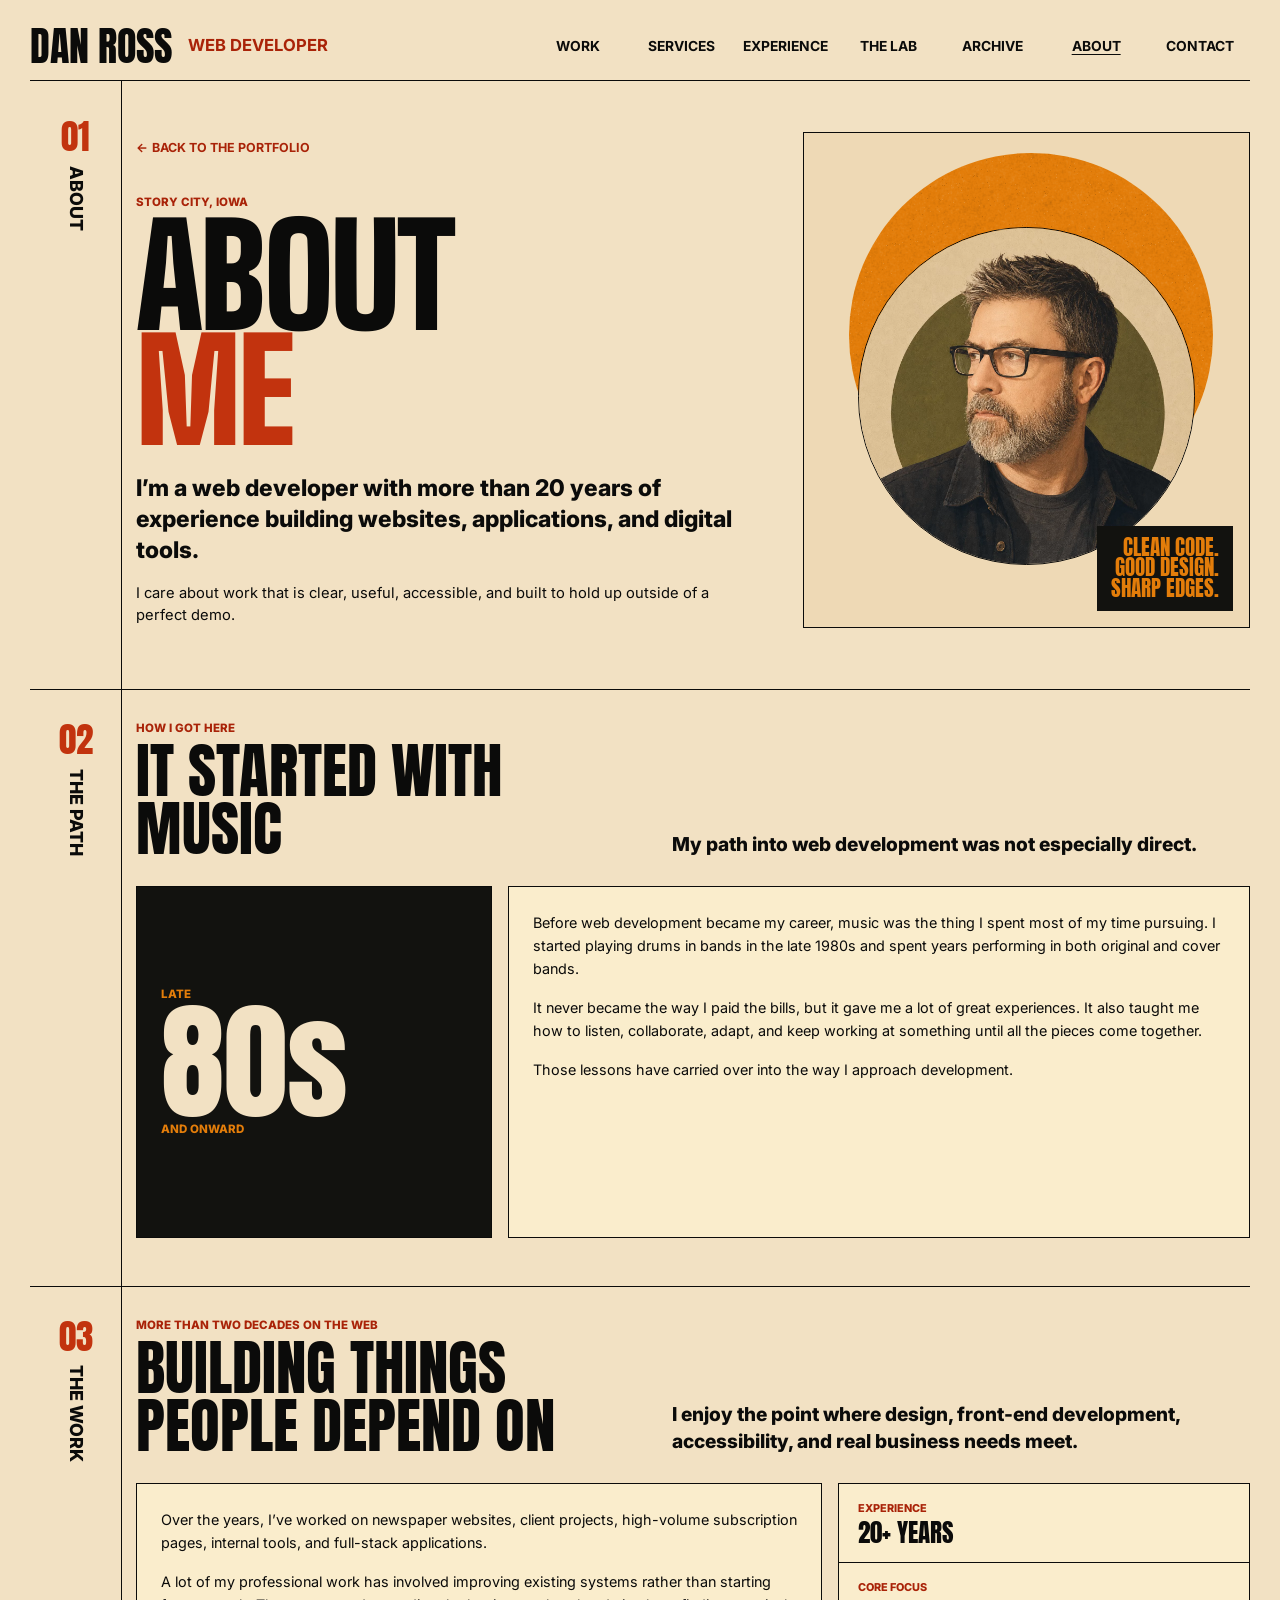
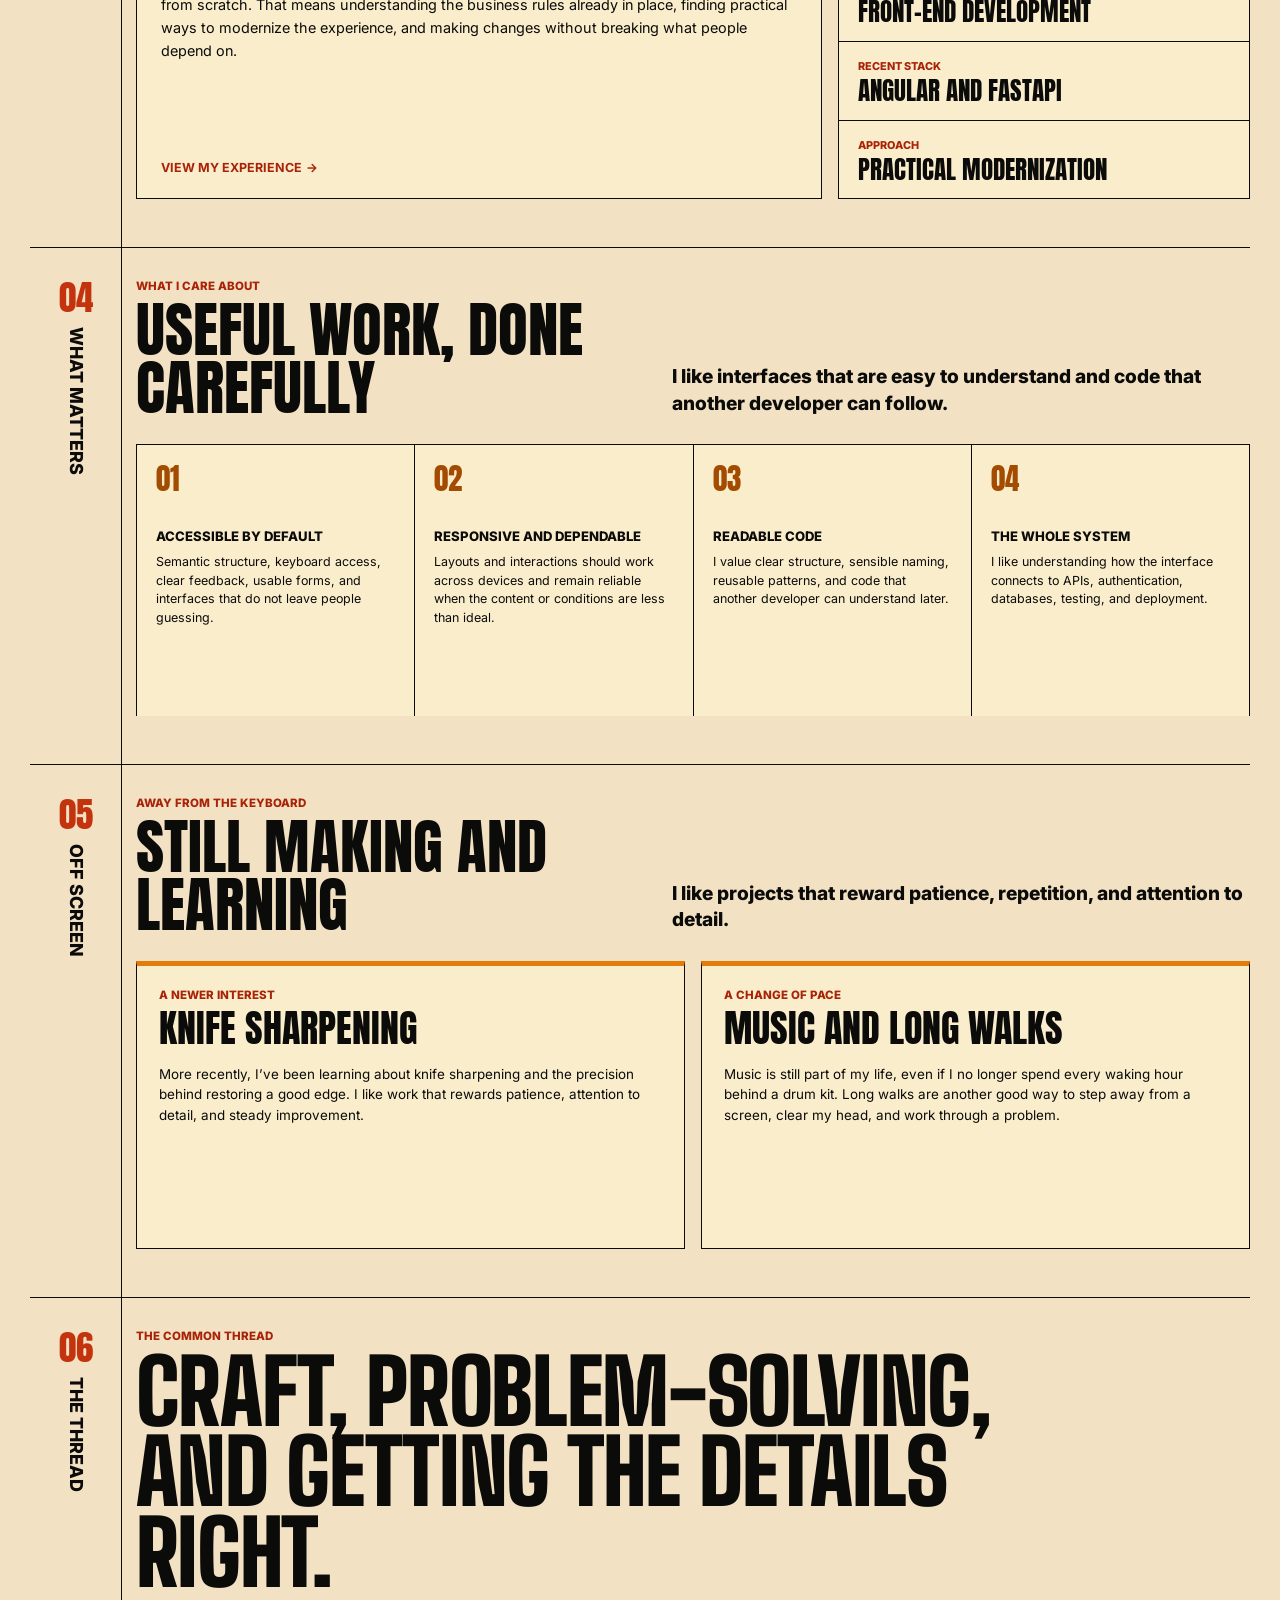
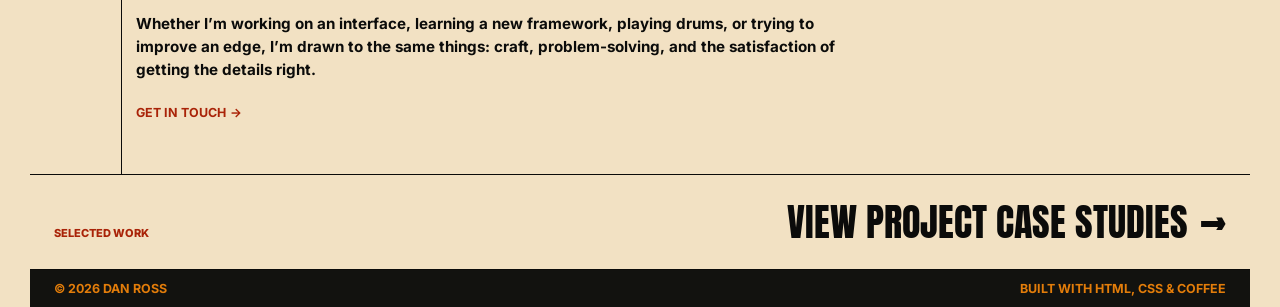
==== commit a4ed7c4c: "Converted other large images to webp" ====
--- a/about.html
+++ b/about.html
@@ -100,7 +100,7 @@
           <div class="about-hero-visual">
             <div class="about-portrait-frame">
               <img
-                src="assets/images/me.png"
+                src="assets/images/me.webp"
                 alt="Stylized portrait of Dan Ross"
                 width="1536"
                 height="1536"
